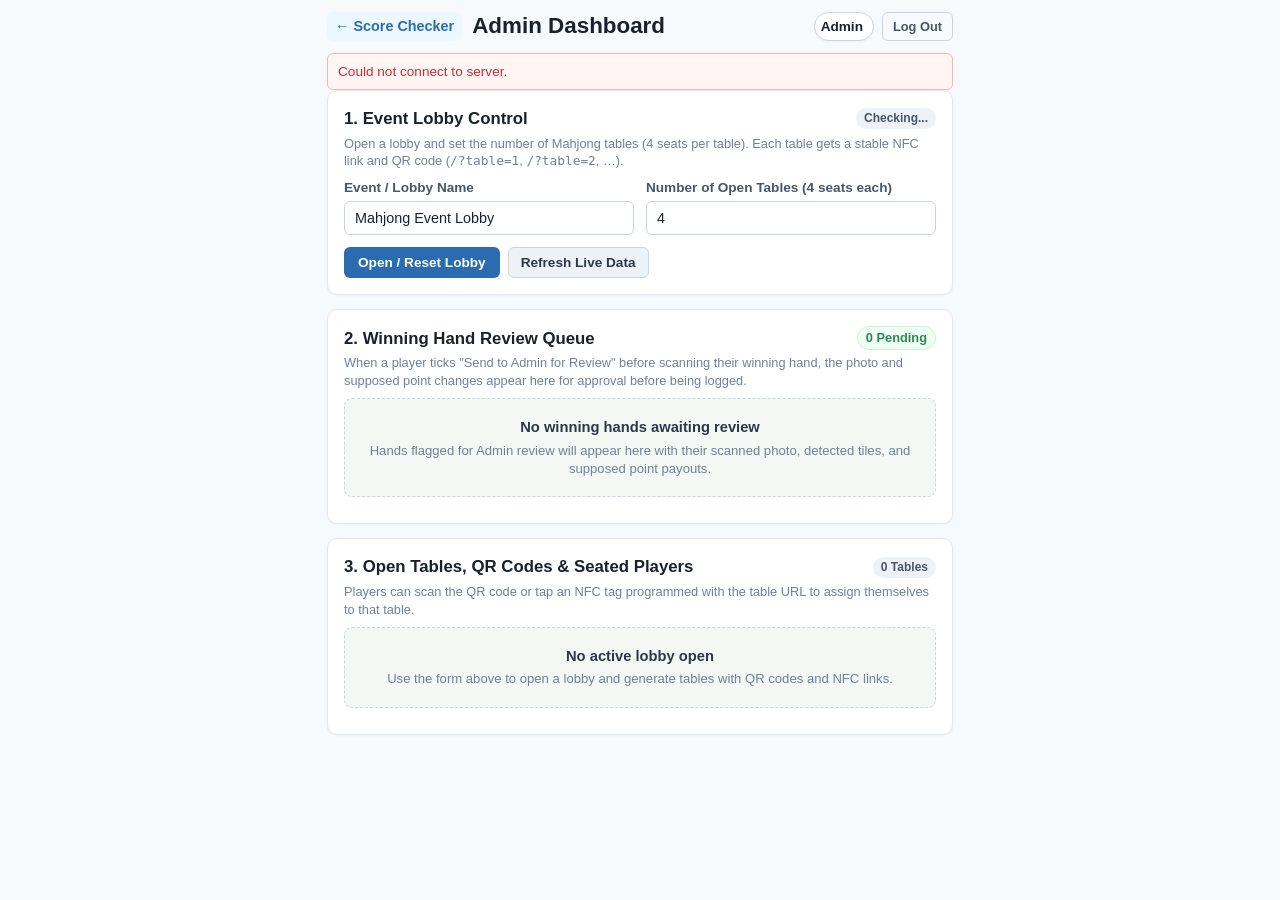
==== admin.html @ 7faae92d "feat: add table session, NFC/QR joining, and camera-scanned Mahjong win logging system" ====
<!DOCTYPE html>
<html lang="en">
<head>
  <meta charset="UTF-8">
  <meta name="viewport" content="width=device-width, initial-scale=1.0, maximum-scale=1.0, user-scalable=no">
  <title>Admin Lobby &amp; Table Manager - Score Checker</title>
  <link rel="icon" type="image/png" href="mylogo.png">
  <link rel="stylesheet" href="style.css">
</head>
<body>
  <main class="display admin-page">
    <header class="app-header">
      <div class="header-brand">
        <a href="index.html" class="back-link" title="Back to Score Checker">&larr; Score Checker</a>
        <h1>Admin Dashboard</h1>
      </div>
      <div class="header-auth">
        <a href="profile.html" class="profile-chip" title="View Personal Profile">
          <span id="adminHeaderName">Admin</span>
        </a>
        <button type="button" id="adminLogoutBtn" class="auth-logout-btn">Log Out</button>
      </div>
    </header>

    <div id="adminGlobalFeedback" class="form-feedback hidden"></div>

    <!-- 1. Open / Manage Active Lobby -->
    <section class="profile-card">
      <div class="section-header-row">
        <h3>1. Event Lobby Control</h3>
        <span id="adminLobbyStatusBadge" class="lobby-badge">Checking...</span>
      </div>
      <p class="field-hint">
        Open a lobby and set the number of Mahjong tables (4 seats per table). Each table gets a stable NFC link and QR code (<code>/?table=1</code>, <code>/?table=2</code>, …).
      </p>

      <form id="createLobbyForm" class="profile-form">
        <div class="admin-form-grid">
          <div class="form-field">
            <label for="lobbyNameInput">Event / Lobby Name</label>
            <input type="text" id="lobbyNameInput" name="name" maxlength="80" placeholder="e.g. Friday Club Tournament" value="Mahjong Event Lobby" required>
          </div>

          <div class="form-field">
            <label for="lobbyTablesInput">Number of Open Tables (4 seats each)</label>
            <input type="number" id="lobbyTablesInput" name="num_tables" min="1" max="50" value="4" required>
          </div>
        </div>

        <div class="admin-lobby-actions">
          <button type="submit" id="openLobbyBtn" class="primary-btn">Open / Reset Lobby</button>
          <button type="button" id="closeLobbyBtn" class="auth-logout-btn hidden">Close Active Lobby</button>
          <button type="button" id="refreshAdminBtn" class="secondary-btn">Refresh Live Data</button>
        </div>
      </form>
    </section>

    <!-- 2. Pending Winning Hand Review Queue -->
    <section class="profile-card">
      <div class="section-header-row">
        <h3>2. Winning Hand Review Queue</h3>
        <span id="pendingReviewCountBadge" class="history-count-badge">0 Pending</span>
      </div>
      <p class="field-hint">
        When a player ticks "Send to Admin for Review" before scanning their winning hand, the photo and supposed point changes appear here for approval before being logged.
      </p>

      <div id="pendingWinsEmpty" class="history-empty-state">
        <p class="empty-title">No winning hands awaiting review</p>
        <p class="empty-subtitle">Hands flagged for Admin review will appear here with their scanned photo, detected tiles, and supposed point payouts.</p>
      </div>

      <div id="pendingWinsList" class="pending-wins-list"></div>
    </section>

    <!-- 3. Active Tables, Seats & NFC / QR Codes -->
    <section class="profile-card">
      <div class="section-header-row">
        <h3>3. Open Tables, QR Codes &amp; Seated Players</h3>
        <span id="activeTablesCountBadge" class="lobby-badge">0 Tables</span>
      </div>
      <p class="field-hint">
        Players can scan the QR code or tap an NFC tag programmed with the table URL to assign themselves to that table.
      </p>

      <div id="adminTablesEmpty" class="history-empty-state">
        <p class="empty-title">No active lobby open</p>
        <p class="empty-subtitle">Use the form above to open a lobby and generate tables with QR codes and NFC links.</p>
      </div>

      <div id="adminTablesGrid" class="admin-tables-grid"></div>
    </section>
  </main>

  <script src="admin.js"></script>
</body>
</html>
---- style.css ----
:root {
  --primary-color: #2b6cb0;
  --bg-color: #f7fafc;
  --card-bg: #ffffff;
  --border-color: #e2e8f0;
  --danger-color: #e53e3e;
  --text-color: #2d3748;
}

* {
  box-sizing: border-box;
  margin: 0;
  padding: 0;
  -webkit-tap-highlight-color: transparent;
}

body {
  background-color: var(--bg-color);
  color: var(--text-color);
  font-family: -apple-system, BlinkMacSystemFont, "Segoe UI", Roboto, Helvetica, Arial, sans-serif;
  line-height: 1.4;
  padding-bottom: 20px;
}

.display {
  max-width: 650px;
  margin: 0 auto;
  padding: 12px;
}

.app-header h1 {
  font-size: 1.4rem;
  text-align: center;
  margin-bottom: 10px;
  color: #1a202c;
}

/* Sticky Hand & Score Section */
.sticky-top-container {
  position: sticky;
  top: 0;
  z-index: 100;
  background-color: var(--bg-color);
  padding-top: 4px;
  padding-bottom: 8px;
  border-bottom: 1px solid var(--border-color);
  margin-bottom: 12px;
}

.readout-panel {
  background: var(--card-bg);
  padding: 10px 14px;
  border-radius: 8px;
  box-shadow: 0 2px 4px rgba(0, 0, 0, 0.05);
  border: 1px solid var(--border-color);
}

.readout-header {
  display: flex;
  justify-content: space-between;
  align-items: center;
  font-weight: bold;
}

.score {
  font-size: 1.25rem;
  color: var(--primary-color);
}

.tile-count {
  font-size: 0.85rem;
  color: #718096;
}

.status-message {
  margin-top: 4px;
  font-size: 0.85rem;
  font-style: italic;
  color: var(--danger-color);
  min-height: 18px;
}

/* Hand Box Display */
.hand-box {
  min-height: 62px;
  background: var(--card-bg);
  border: 2px dashed #cbd5e0;
  border-radius: 8px;
  padding: 6px;
  display: flex;
  flex-wrap: wrap;
  gap: 4px;
  align-items: center;
  margin-top: 8px;
  max-height: 130px;
  overflow-y: auto;
  touch-action: pan-y;
}

.hand-tile {
  width: 36px;
  height: 48px;
  object-fit: contain;
  padding: 2px;
  border: 1px solid #cbd5e0;
  border-radius: 6px;
  background: #ffffff;
  box-shadow: 0 1px 2px rgba(0, 0, 0, 0.05);
  cursor: pointer;
  user-select: none;
  transition: transform 0.1s ease, background-color 0.1s ease;
}

.hand-tile:active {
  transform: scale(0.92);
  background-color: #edf2f7;
}

.tile-spacer {
  display: inline-block;
  width: 10px;
  height: 48px;
  border-right: 2px dashed #a0aec0;
  margin: 0 2px;
}

.rules-container {
  font-size: 0.85rem;
  margin-top: 6px;
  max-height: 60px;
  overflow-y: auto;
  color: #4a5568;
}

/* Clear Button Action Wrapper */
.hand-actions {
  display: flex !important;
  justify-content: flex-end !important;
  align-items: center !important;
  width: 100%;
  margin-top: 6px;
}

/* Compact Rectangular Clear Button */
.btn-clear {
  display: inline-flex !important;
  align-items: center;
  justify-content: center;
  flex: 0 0 auto !important;
  width: auto !important;
  max-width: max-content !important;
  padding: 6px 14px;
  font-size: 0.85rem;
  font-weight: 600;
  border-radius: 6px;
  background-color: var(--danger-color);
  color: #ffffff;
  border: none;
  cursor: pointer;
  touch-action: manipulation;
  transition: background-color 0.15s ease;
}

.btn-clear:active {
  background-color: #c53030;
}

/* Settings & Sliders Panel */
.settings-panel {
  display: flex;
  flex-wrap: wrap;
  gap: 10px;
  background: var(--card-bg);
  padding: 10px;
  border-radius: 8px;
  border: 1px solid var(--border-color);
  margin-bottom: 12px;
}

.setting-group {
  flex: 1 1 45%;
  display: flex;
  flex-direction: column;
  gap: 4px;
  font-size: 0.85rem;
}

.setting-group select, 
.setting-group input {
  padding: 6px;
  border-radius: 6px;
  border: 1px solid #cbd5e0;
  font-size: 0.9rem;
  background: #fff;
  touch-action: manipulation;
}

.slider-group {
  flex: 1 1 100%;
}

/* Inline Checkbox Layout */
.checkbox-group {
  flex: 1 1 100%;
  display: flex !important;
  flex-direction: row !important;
  flex-wrap: wrap !important;
  align-items: center !important;
  gap: 8px 16px;
  margin-top: 8px;
}

.checkbox-label {
  display: inline-flex !important;
  flex-direction: row !important;
  align-items: center !important;
  gap: 6px;
  font-size: 0.85rem;
  font-weight: 500;
  color: var(--text-color);
  cursor: pointer;
  user-select: none;
  white-space: nowrap;
}

.checkbox-label input[type="checkbox"] {
  width: 16px;
  height: 16px;
  margin: 0;
  flex-shrink: 0;
  accent-color: var(--primary-color);
  cursor: pointer;
}

/* Keyboard Section & Row Scrolling */
.keyboard h2 {
  font-size: 0.95rem;
  margin: 10px 0 4px 2px;
  color: #4a5568;
}

.tile-row-wrapper {
  overflow-x: auto;
  -webkit-overflow-scrolling: touch;
  padding-bottom: 4px;
}

.tile-row {
  display: flex;
  gap: 4px;
  min-width: max-content;
}

.tile-btn {
  padding: 2px;
  border: 1px solid #cbd5e0;
  border-radius: 6px;
  background: #fff;
  cursor: pointer;
  touch-action: manipulation;
  user-select: none;
}

.tile-btn:active {
  background-color: #e2e8f0;
  transform: scale(0.95);
}

.tile-btn img {
  width: 32px;
  height: 44px;
  display: block;
  object-fit: contain;
  pointer-events: none;
}

.spacer-btn {
  width: 32px;
  height: 48px;
  font-size: 1.2rem;
  font-weight: bold;
  color: #718096;
}

/* Responsive Scaling for Desktop */
@media (min-width: 480px) {
  .hand-tile {
    width: 40px;
    height: 54px;
    padding: 3px;
  }
  .tile-btn img {
    width: 36px;
    height: 50px;
  }
  .setting-group {
    flex: 1 1 30%;
  }
  .slider-group {
    flex: 1 1 30%;
  }
}

/* Responsive Scaling for Standard Mobile Screens (360px to 480px) */
@media (min-width: 361px) and (max-width: 479px) {
  .app-logo {
    width: 29px;
  }
  .app-header h1 {
    font-size: 1.3rem;
  }
  /* Hand tiles slightly smaller than desktop, larger than small mobile */
  .hand-tile {
    width: 34px;
    height: 46px;
    padding: 2px;
  }

  /* Keyboard tiles */
  .tile-btn img {
    width: 30px;
    height: 42px;
  }

  /* Balanced Score Box */
  .score-box {
    flex: 0 0 100px;
    padding: 10px 6px;
  }

  .score-box h2 {
    font-size: 2rem;
  }

  /* Rules Box Text Sizing */
  #rules, 
  .info-text, 
  .warning-text, 
  .placeholder-text {
    font-size: 0.82rem;
  }

  /* Settings dropdowns fit 2 per row cleanly */
  .setting-group {
    flex: 1 1 45%;
  }

  /* Slider takes full width below dropdowns */
  .slider-group {
    flex: 1 1 100%;
  }
}


/* Responsive Scaling for Small Mobile Screens (< 360px) */
@media (max-width: 360px) {
  .app-logo {
    width: 26px;
  }
  .app-header h1 {
    font-size: 1.2rem;
  }
  /* Scale down selected hand tiles */
  .hand-tile {
    width: 30px;
    height: 40px;
    padding: 1px;
  }

  /* Scale down keyboard selection tiles */
  .tile-btn img {
    width: 26px;
    height: 36px;
  }

  /* Compact score box width */
  .score-box {
    flex: 0 0 90px;
    padding: 8px 4px;
  }

  .score-box h2 {
    font-size: 1.8rem;
  }

  /* Adjust rules text size for tight screens */
  .rules-box {
    padding: 8px 10px;
    min-height: 70px;
  }

  #rules, 
  .info-text, 
  .warning-text, 
  .placeholder-text {
    font-size: 0.78rem;
  }

  /* Force settings dropdowns to take full width */
  .setting-group {
    flex: 1 1 100%;
  }

  /* Action row spacing */
  #tileCount {
    font-size: 0.85rem;
  }

  .clear-btn {
    padding: 6px 12px;
    font-size: 0.8rem;
  }
}



/* Top Container - Side-by-Side Layout */
.score-card {
  display: flex;
  gap: 12px;
  align-items: stretch;
  margin-bottom: 16px;
  width: 100%;
}

/* Left Square: Score Box */
.score-box {
  flex: 0 0 110px;
  background-color: #ffffff;
  border: 1px solid #e2e8f0;
  border-radius: 8px;
  padding: 12px;
  display: flex;
  flex-direction: column;
  justify-content: center;
  align-items: center;
  text-align: center;
  box-shadow: 0 1px 3px rgba(0, 0, 0, 0.05);
}

.score-label {
  font-size: 0.75rem;
  font-weight: 700;
  letter-spacing: 0.05em;
  color: #64748b;
}

.score-box h2 {
  margin: 4px 0 0 0;
  color: #1e3a8a;
  font-size: 2.4rem;
  font-weight: 700;
  line-height: 1;
}

/* Right Square: Rules Box (Light Green-Grey) */
.rules-box {
  flex: 1;
  background-color: #f4f8f5;
  border: 1px solid #d1e2d6;
  border-radius: 8px;
  padding: 10px 14px;
  display: flex;
  align-items: center;
  min-height: 80px;
  box-sizing: border-box;
}

#rules {
  width: 100%;
  display: flex;
  flex-direction: column;
  gap: 4px;
  font-size: 0.85rem;
  color: #2d3748;
  max-height: 110px;
  overflow-y: auto;
}

#rules div {
  font-weight: 500;
  line-height: 1.35;
}

/* Rules Box Message States */
.info-text {
  color: #4a5568;
  font-size: 0.85rem;
  line-height: 1.4;
}

.warning-text {
  color: #e53e3e;
  font-size: 0.85rem;
  font-weight: 500;
  line-height: 1.4;
}

.placeholder-text {
  color: #a0aec0;
  font-style: italic;
  font-size: 0.85rem;
}

/* Hand Action Controls Row (Spreads Tile Count Left, Clear Right) */
.hand-actions {
  display: flex !important;
  justify-content: space-between !important; /* Pushes tile count far left, clear button far right */
  align-items: center !important;
  width: 100%;
  margin-top: 10px;
  margin-bottom: 20px;
  box-sizing: border-box;
}

#tileCount {
  font-weight: 600;
  color: #4a5568;
  font-size: 0.95rem;
}

.clear-btn {
  background-color: #e53e3e;
  color: white;
  border: none;
  padding: 8px 16px;
  border-radius: 6px;
  font-weight: bold;
  cursor: pointer;
  font-size: 0.9rem;
  transition: background-color 0.2s;
}

.clear-btn:hover {
  background-color: #c53030;
}
/* App Header & Logo Alignment */
.app-header {
  display: flex;
  align-items: center;
  justify-content: space-between;
  flex-wrap: wrap;
  gap: 10px;
  margin-bottom: 12px;
}

.header-brand {
  display: flex;
  align-items: center;
  gap: 10px;
}

.app-logo {
  width: 32px;
  height: auto;
  object-fit: contain;
}

.app-header h1 {
  font-size: 1.4rem;
  margin-bottom: 0; /* Clears previous bottom margin */
  color: #1a202c;
  line-height: 1;
}
/* Sticky Hand Container */
.sticky-hand-container {
  position: sticky;
  top: 0;
  z-index: 100;
  background-color: var(--bg-color, #f7fafc); /* Prevents scrolled tiles from showing underneath */
  padding-top: 6px;
  padding-bottom: 6px;
  border-bottom: 1px solid var(--border-color, #e2e8f0);
  margin-bottom: 12px;
}

/* Ensure hand-actions margin within the sticky container stays tight */
.sticky-hand-container .hand-actions {
  margin-top: 6px;
  margin-bottom: 0;
}

.camera-trigger-btn {
  width: 100%;
  padding: 12px;
  background-color: var(--primary-color, #2b6cb0);
  color: white;
  border: none;
  border-radius: 8px;
  font-size: 1rem;
  font-weight: bold;
  cursor: pointer;
  margin-top: 8px;
  margin-bottom: 12px;
}

.camera-trigger-btn:active {
  opacity: 0.9;
}

/* Utility */
.hidden {
  display: none !important;
}

/* Header Authentication Controls */
.header-auth {
  display: flex;
  align-items: center;
  gap: 8px;
}

.auth-actions {
  display: flex;
  align-items: center;
  gap: 8px;
}

.auth-header-btn,
.primary-btn {
  background-color: var(--primary-color);
  color: #ffffff;
  border: none;
  border-radius: 6px;
  padding: 7px 14px;
  font-size: 0.85rem;
  font-weight: 600;
  cursor: pointer;
  transition: background-color 0.15s ease;
}

.auth-header-btn:hover,
.primary-btn:hover {
  background-color: #2c5282;
}

.primary-btn:disabled {
  opacity: 0.6;
  cursor: not-allowed;
}

.full-width-btn {
  width: 100%;
  padding: 10px 14px;
  font-size: 0.95rem;
}

.secondary-btn {
  background-color: #edf2f7;
  color: #2d3748;
  border: 1px solid #cbd5e0;
  border-radius: 6px;
  padding: 7px 12px;
  font-size: 0.85rem;
  font-weight: 600;
  cursor: pointer;
  display: inline-flex;
  align-items: center;
  justify-content: center;
  transition: background-color 0.15s ease;
}

.secondary-btn:hover {
  background-color: #e2e8f0;
}

.auth-logout-btn {
  background-color: transparent;
  color: #4a5568;
  border: 1px solid #cbd5e0;
  border-radius: 6px;
  padding: 6px 10px;
  font-size: 0.8rem;
  font-weight: 600;
  cursor: pointer;
}

.auth-logout-btn:hover {
  background-color: #edf2f7;
  color: #1a202c;
}

.profile-chip {
  display: inline-flex;
  align-items: center;
  gap: 6px;
  padding: 4px 10px 4px 6px;
  background-color: #ffffff;
  border: 1px solid #cbd5e0;
  border-radius: 999px;
  text-decoration: none;
  color: #1a202c;
  font-size: 0.85rem;
  font-weight: 600;
  box-shadow: 0 1px 2px rgba(0, 0, 0, 0.04);
}

.profile-chip:hover {
  border-color: var(--primary-color);
}

.header-avatar {
  width: 24px;
  height: 28px;
  object-fit: contain;
  border-radius: 4px;
  background: #f7fafc;
}

.back-link {
  text-decoration: none;
  color: var(--primary-color);
  font-size: 0.9rem;
  font-weight: 600;
  padding: 4px 8px;
  border-radius: 6px;
  background: #ebf8ff;
}

.back-link:hover {
  background: #bee3f8;
}

/* Authentication Modal */
.modal-overlay {
  position: fixed;
  inset: 0;
  background: rgba(26, 32, 44, 0.55);
  z-index: 300;
  display: flex;
  align-items: center;
  justify-content: center;
  padding: 16px;
}

.modal-card {
  width: 100%;
  max-width: 380px;
  background: var(--card-bg);
  border-radius: 12px;
  border: 1px solid var(--border-color);
  padding: 18px;
  box-shadow: 0 10px 25px rgba(0, 0, 0, 0.15);
}

.modal-header {
  display: flex;
  align-items: center;
  justify-content: space-between;
  margin-bottom: 12px;
}

.modal-header h2 {
  font-size: 1.2rem;
  color: #1a202c;
}

.modal-close-btn {
  background: none;
  border: none;
  font-size: 1.5rem;
  line-height: 1;
  color: #718096;
  cursor: pointer;
}

.auth-tabs {
  display: flex;
  gap: 6px;
  background: #edf2f7;
  padding: 4px;
  border-radius: 8px;
  margin-bottom: 14px;
}

.auth-tab {
  flex: 1;
  padding: 7px 10px;
  border: none;
  border-radius: 6px;
  background: transparent;
  font-size: 0.85rem;
  font-weight: 600;
  color: #4a5568;
  cursor: pointer;
}

.auth-tab.active {
  background: #ffffff;
  color: var(--primary-color);
  box-shadow: 0 1px 2px rgba(0, 0, 0, 0.08);
}

.auth-form,
.profile-form {
  display: flex;
  flex-direction: column;
  gap: 12px;
}

.form-field {
  display: flex;
  flex-direction: column;
  gap: 4px;
}

.form-field label {
  font-size: 0.85rem;
  font-weight: 600;
  color: #4a5568;
}

.form-field input,
.form-field textarea {
  padding: 8px 10px;
  border: 1px solid #cbd5e0;
  border-radius: 6px;
  font-size: 0.9rem;
  font-family: inherit;
  background: #ffffff;
  color: #1a202c;
}

.form-field input:focus,
.form-field textarea:focus {
  outline: none;
  border-color: var(--primary-color);
}

.form-feedback {
  padding: 8px 10px;
  border-radius: 6px;
  font-size: 0.85rem;
  font-weight: 500;
}

.error-feedback {
  background: #fff5f5;
  color: #c53030;
  border: 1px solid #feb2b2;
}

.success-feedback {
  background: #f0fff4;
  color: #2f855a;
  border: 1px solid #9ae6b4;
}

/* Personal Profile Page */
.profile-card {
  background: var(--card-bg);
  border: 1px solid var(--border-color);
  border-radius: 10px;
  padding: 16px;
  margin-bottom: 14px;
  box-shadow: 0 1px 3px rgba(0, 0, 0, 0.04);
}

.profile-card h3 {
  font-size: 1.05rem;
  color: #1a202c;
  margin-bottom: 10px;
}

.profile-identity-header {
  display: flex;
  align-items: center;
  gap: 14px;
  margin-bottom: 12px;
}

.avatar-preview-wrapper {
  width: 68px;
  height: 82px;
  border-radius: 10px;
  border: 2px solid #cbd5e0;
  background: #f7fafc;
  display: flex;
  align-items: center;
  justify-content: center;
  padding: 4px;
  flex-shrink: 0;
  overflow: hidden;
}

.profile-avatar-large {
  width: 100%;
  height: 100%;
  object-fit: contain;
}

.profile-identity-meta h2 {
  font-size: 1.25rem;
  color: #1a202c;
  margin-bottom: 4px;
}

.profile-badges {
  display: flex;
  flex-wrap: wrap;
  gap: 8px;
  align-items: center;
}

.username-badge {
  font-size: 0.8rem;
  font-weight: 600;
  color: var(--primary-color);
  background: #ebf8ff;
  padding: 2px 8px;
  border-radius: 999px;
}

.joined-date {
  font-size: 0.8rem;
  color: #718096;
}

.avatar-controls {
  display: flex;
  flex-wrap: wrap;
  gap: 8px;
  margin-bottom: 6px;
}

.field-hint {
  font-size: 0.8rem;
  color: #718096;
  margin-bottom: 8px;
}

.avatar-tile-grid {
  display: grid;
  grid-template-columns: repeat(auto-fill, minmax(44px, 1fr));
  gap: 6px;
  margin-top: 10px;
  padding: 10px;
  background: #f7fafc;
  border: 1px solid #e2e8f0;
  border-radius: 8px;
  max-height: 220px;
  overflow-y: auto;
}

.avatar-tile-option {
  padding: 3px;
  border: 2px solid transparent;
  border-radius: 6px;
  background: #ffffff;
  cursor: pointer;
  display: flex;
  align-items: center;
  justify-content: center;
}

.avatar-tile-option.selected {
  border-color: var(--primary-color);
  background: #ebf8ff;
}

.avatar-tile-option img {
  width: 32px;
  height: 44px;
  object-fit: contain;
}

/* Play History Section */
.section-header-row {
  display: flex;
  align-items: center;
  justify-content: space-between;
  margin-bottom: 4px;
}

.section-header-row h3 {
  margin-bottom: 0;
}

.history-count-badge {
  font-size: 0.8rem;
  font-weight: 600;
  color: #2f855a;
  background: #f0fff4;
  border: 1px solid #c6f6d5;
  padding: 2px 8px;
  border-radius: 999px;
}

.history-empty-state {
  background: #f4f8f5;
  border: 1px dashed #cbd5e0;
  border-radius: 8px;
  padding: 18px 14px;
  text-align: center;
}

.empty-title {
  font-weight: 600;
  color: #2d3748;
  font-size: 0.92rem;
  margin-bottom: 4px;
}

.empty-subtitle {
  font-size: 0.82rem;
  color: #718096;
}

.history-table-wrapper {
  overflow-x: auto;
}

.history-table {
  width: 100%;
  border-collapse: collapse;
  font-size: 0.85rem;
}

.history-table th,
.history-table td {
  text-align: left;
  padding: 8px 10px;
  border-bottom: 1px solid var(--border-color);
}

.history-table th {
  color: #4a5568;
  font-weight: 600;
  background: #f7fafc;
}

.history-hand-tiles {
  display: flex;
  flex-wrap: wrap;
  gap: 2px;
}

.history-mini-tile {
  width: 24px;
  height: 32px;
  object-fit: contain;
}

.history-fan-cell {
  font-weight: 700;
  color: var(--primary-color);
  white-space: nowrap;
}


/* ==========================================
   Table Session, Win Logging & Admin Styles
   ========================================== */
.admin-nav-chip {
  display: inline-flex;
  align-items: center;
  padding: 5px 11px;
  background-color: #2b6cb0;
  color: #ffffff;
  border-radius: 999px;
  text-decoration: none;
  font-size: 0.8rem;
  font-weight: 700;
}

.admin-nav-chip:hover {
  background-color: #2c5282;
}

.table-session-card {
  background: var(--card-bg, #ffffff);
  border: 1px solid var(--border-color, #e2e8f0);
  border-radius: 10px;
  padding: 14px;
  margin-bottom: 12px;
  box-shadow: 0 1px 3px rgba(0, 0, 0, 0.04);
}

.table-session-header {
  display: flex;
  align-items: flex-start;
  justify-content: space-between;
  gap: 10px;
  margin-bottom: 6px;
}

.table-session-title {
  font-size: 1.05rem;
  color: #1a202c;
  margin-top: 4px;
  margin-bottom: 0;
}

.table-header-actions {
  display: flex;
  align-items: center;
  gap: 6px;
}

.small-btn {
  padding: 5px 10px;
  font-size: 0.78rem;
  text-decoration: none;
}

.lobby-badge {
  display: inline-block;
  font-size: 0.75rem;
  font-weight: 700;
  padding: 2px 8px;
  border-radius: 999px;
  background: #edf2f7;
  color: #4a5568;
}

.lobby-badge-active {
  background: #ebf8ff;
  color: #2b6cb0;
  border: 1px solid #bee3f8;
}

.table-seats-grid {
  display: grid;
  grid-template-columns: repeat(2, 1fr);
  gap: 8px;
  margin-top: 10px;
  margin-bottom: 12px;
}

.table-seat-slot {
  border: 1px solid #e2e8f0;
  border-radius: 8px;
  padding: 8px 10px;
  background: #f7fafc;
}

.table-seat-slot.occupied {
  background: #ffffff;
}

.table-seat-slot.my-seat-slot {
  border-color: var(--primary-color, #2b6cb0);
  background: #f0f9ff;
}

.seat-slot-top {
  display: flex;
  align-items: center;
  justify-content: space-between;
  margin-bottom: 6px;
  font-size: 0.75rem;
}

.seat-slot-number {
  font-weight: 700;
  color: #4a5568;
}

.seat-open-label {
  color: #718096;
  font-weight: 600;
}

.seat-points-chip {
  font-size: 0.75rem;
  font-weight: 700;
  padding: 2px 7px;
  border-radius: 999px;
}

.pts-positive {
  background: #f0fff4;
  color: #2f855a;
  border: 1px solid #9ae6b4;
}

.pts-negative {
  background: #fff5f5;
  color: #c53030;
  border: 1px solid #feb2b2;
}

.pts-neutral {
  background: #edf2f7;
  color: #4a5568;
}

.seat-player-row {
  display: flex;
  align-items: center;
  gap: 8px;
}

.seat-avatar {
  width: 28px;
  height: 36px;
  object-fit: contain;
  background: #f7fafc;
  border-radius: 4px;
  border: 1px solid #e2e8f0;
  flex-shrink: 0;
}

.seat-display-name {
  font-size: 0.85rem;
  font-weight: 700;
  color: #1a202c;
}

.seat-username {
  font-size: 0.75rem;
  color: #718096;
}

.seat-empty-text {
  font-size: 0.8rem;
  color: #a0aec0;
  font-style: italic;
}

.win-logging-box {
  border-top: 1px solid #e2e8f0;
  padding-top: 10px;
  margin-top: 8px;
}

.win-review-checkbox-row {
  margin-bottom: 6px;
}

.review-checkbox-label {
  display: flex;
  align-items: flex-start;
  gap: 8px;
  font-size: 0.84rem;
  color: #2d3748;
  cursor: pointer;
}

.review-checkbox-label input {
  margin-top: 3px;
}

.scan-status-row {
  display: flex;
  align-items: center;
  justify-content: space-between;
  gap: 10px;
  margin-bottom: 10px;
}

.scan-badge {
  font-size: 0.8rem;
  font-weight: 600;
  padding: 5px 10px;
  border-radius: 6px;
  flex: 1;
}

.scan-badge-pending {
  background: #fefcbf;
  color: #975a16;
  border: 1px solid #f6e05e;
}

.scan-badge-ready {
  background: #f0fff4;
  color: #2f855a;
  border: 1px solid #9ae6b4;
}

.scanned-photo-thumb {
  width: 56px;
  height: 42px;
  object-fit: cover;
  border-radius: 6px;
  border: 1px solid #cbd5e0;
}

.win-payout-controls {
  display: flex;
  flex-direction: column;
  gap: 8px;
  margin-top: 8px;
}

.payout-preview-box {
  background: #f7fafc;
  border: 1px solid #cbd5e0;
  border-radius: 6px;
  padding: 8px 10px;
  font-size: 0.83rem;
  font-weight: 600;
  color: #2d3748;
}

/* Admin Dashboard Page */
.admin-form-grid {
  display: grid;
  grid-template-columns: repeat(auto-fit, minmax(200px, 1fr));
  gap: 12px;
}

.admin-lobby-actions {
  display: flex;
  flex-wrap: wrap;
  gap: 8px;
}

.admin-tables-grid {
  display: grid;
  grid-template-columns: repeat(auto-fill, minmax(280px, 1fr));
  gap: 12px;
  margin-top: 10px;
}

.admin-table-card {
  border: 1px solid #cbd5e0;
  border-radius: 10px;
  padding: 12px;
  background: #ffffff;
  display: flex;
  flex-direction: column;
  gap: 10px;
}

.admin-table-card-header {
  display: flex;
  align-items: center;
  justify-content: space-between;
}

.admin-table-card-header h4 {
  font-size: 1rem;
  color: #1a202c;
  margin: 0;
}

.admin-qr-box {
  display: flex;
  align-items: center;
  gap: 10px;
  background: #f7fafc;
  border: 1px solid #e2e8f0;
  border-radius: 8px;
  padding: 8px;
}

.admin-qr-img {
  width: 88px;
  height: 88px;
  border-radius: 6px;
  background: #ffffff;
  border: 1px solid #e2e8f0;
  flex-shrink: 0;
}

.admin-nfc-info {
  display: flex;
  flex-direction: column;
  gap: 4px;
  min-width: 0;
  flex: 1;
}

.table-url-code {
  font-size: 0.75rem;
  background: #edf2f7;
  padding: 3px 6px;
  border-radius: 4px;
  word-break: break-all;
}

.admin-link-buttons {
  display: flex;
  flex-wrap: wrap;
  gap: 6px;
  margin-top: 2px;
}

.admin-seats-list {
  display: flex;
  flex-direction: column;
  gap: 6px;
}

.admin-seat-row {
  display: flex;
  align-items: center;
  justify-content: space-between;
  padding: 6px 8px;
  border-radius: 6px;
  border: 1px solid #e2e8f0;
  background: #f7fafc;
}

.admin-seat-row.occupied {
  background: #ffffff;
}

.admin-seat-user {
  display: flex;
  align-items: center;
  gap: 8px;
}

.pending-wins-list {
  display: flex;
  flex-direction: column;
  gap: 12px;
  margin-top: 10px;
}

.pending-win-card {
  border: 1px solid #cbd5e0;
  border-radius: 10px;
  padding: 12px;
  background: #ffffff;
  display: flex;
  flex-direction: column;
  gap: 10px;
}

.pending-win-header {
  display: flex;
  align-items: flex-start;
  justify-content: space-between;
  gap: 8px;
}

.pending-hand-photo {
  max-width: 100%;
  max-height: 220px;
  border-radius: 8px;
  border: 1px solid #cbd5e0;
  margin-top: 4px;
  object-fit: contain;
}

.pending-review-controls {
  display: flex;
  flex-wrap: wrap;
  align-items: flex-end;
  justify-content: space-between;
  gap: 10px;
}

.inline-fan-override {
  max-width: 160px;
}

.pending-review-buttons {
  display: flex;
  gap: 8px;
}
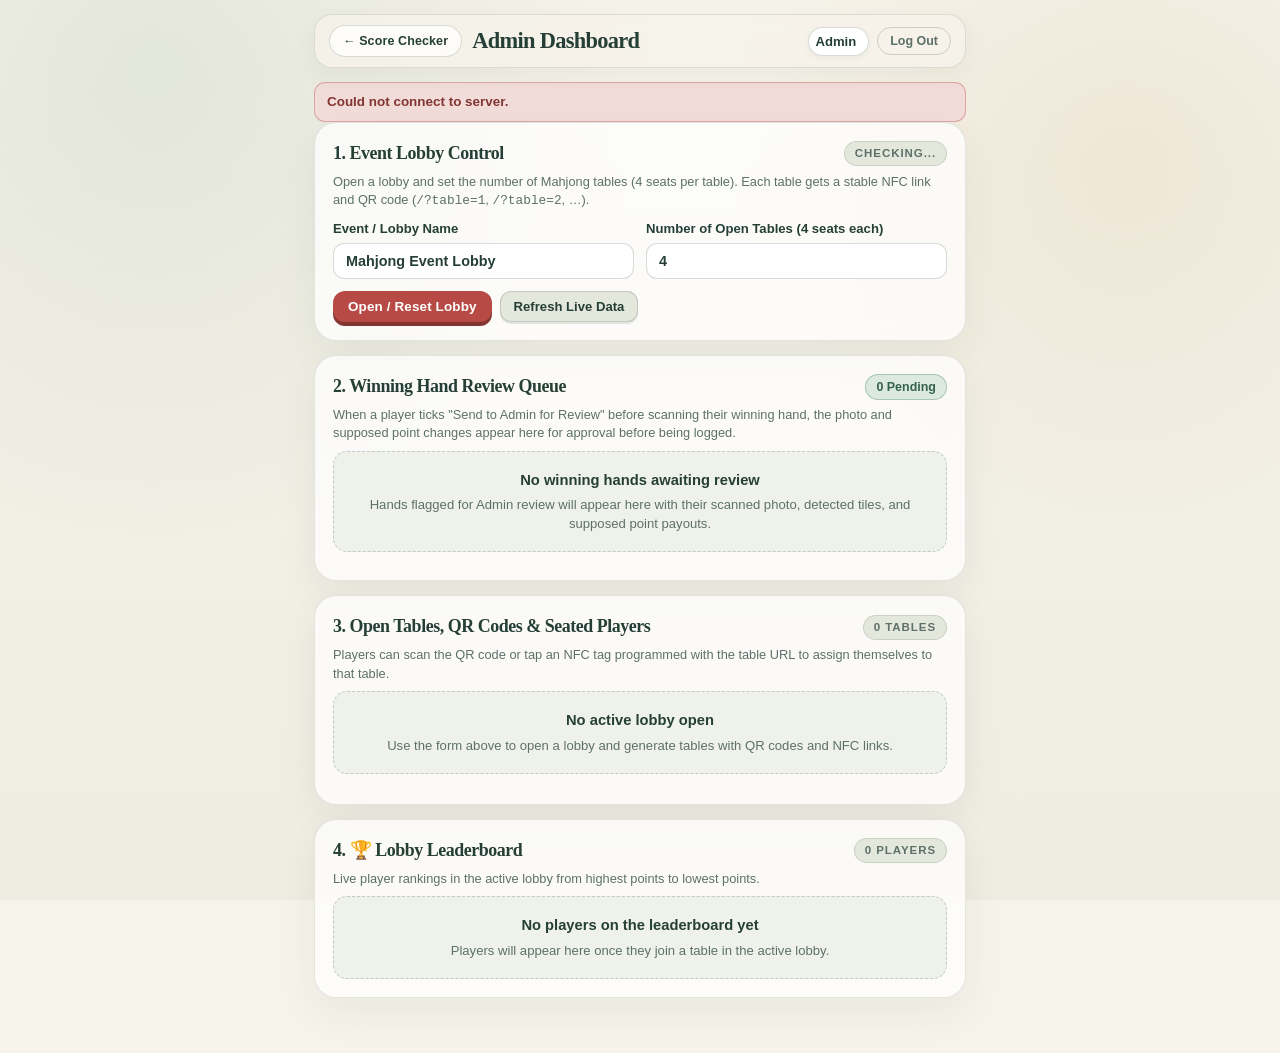
==== commit af3d28ff: "feat: add lobby leaderboard system with tracking and UI components" ====
--- a/admin.html
+++ b/admin.html
@@ -90,6 +90,27 @@
 
       <div id="adminTablesGrid" class="admin-tables-grid"></div>
     </section>
+
+    <!-- 4. Lobby Leaderboard (Top 5 + View All) -->
+    <section class="profile-card">
+      <div class="section-header-row">
+        <h3>4. 🏆 Lobby Leaderboard</h3>
+        <span id="adminLeaderboardCountBadge" class="lobby-badge">0 Players</span>
+      </div>
+      <p class="field-hint">
+        Live player rankings in the active lobby from highest points to lowest points.
+      </p>
+
+      <div id="adminLeaderboardEmpty" class="history-empty-state">
+        <p class="empty-title">No players on the leaderboard yet</p>
+        <p class="empty-subtitle">Players will appear here once they join a table in the active lobby.</p>
+      </div>
+
+      <div id="adminLeaderboardList" class="leaderboard-list"></div>
+      <button type="button" id="adminToggleLeaderboardBtn" class="secondary-btn small-btn leaderboard-toggle-btn hidden">
+        View All Players
+      </button>
+    </section>
   </main>
 
   <script src="admin.js"></script>
--- a/style.css
+++ b/style.css
@@ -1,1079 +1,1141 @@
-:root {
-  --primary-color: #2b6cb0;
-  --bg-color: #f7fafc;
-  --card-bg: #ffffff;
-  --border-color: #e2e8f0;
-  --danger-color: #e53e3e;
-  --text-color: #2d3748;
-}
-
-* {
-  box-sizing: border-box;
-  margin: 0;
-  padding: 0;
-  -webkit-tap-highlight-color: transparent;
-}
-
-body {
-  background-color: var(--bg-color);
-  color: var(--text-color);
-  font-family: -apple-system, BlinkMacSystemFont, "Segoe UI", Roboto, Helvetica, Arial, sans-serif;
-  line-height: 1.4;
-  padding-bottom: 20px;
-}
-
-.display {
-  max-width: 650px;
-  margin: 0 auto;
-  padding: 12px;
-}
-
-.app-header h1 {
-  font-size: 1.4rem;
-  text-align: center;
-  margin-bottom: 10px;
-  color: #1a202c;
-}
-
-/* Sticky Hand & Score Section */
-.sticky-top-container {
-  position: sticky;
-  top: 0;
-  z-index: 100;
-  background-color: var(--bg-color);
-  padding-top: 4px;
-  padding-bottom: 8px;
-  border-bottom: 1px solid var(--border-color);
-  margin-bottom: 12px;
-}
-
-.readout-panel {
-  background: var(--card-bg);
-  padding: 10px 14px;
-  border-radius: 8px;
-  box-shadow: 0 2px 4px rgba(0, 0, 0, 0.05);
-  border: 1px solid var(--border-color);
-}
-
-.readout-header {
-  display: flex;
-  justify-content: space-between;
-  align-items: center;
-  font-weight: bold;
-}
-
-.score {
-  font-size: 1.25rem;
-  color: var(--primary-color);
-}
-
-.tile-count {
-  font-size: 0.85rem;
-  color: #718096;
-}
-
-.status-message {
-  margin-top: 4px;
-  font-size: 0.85rem;
-  font-style: italic;
-  color: var(--danger-color);
-  min-height: 18px;
-}
-
-/* Hand Box Display */
-.hand-box {
-  min-height: 62px;
-  background: var(--card-bg);
-  border: 2px dashed #cbd5e0;
-  border-radius: 8px;
-  padding: 6px;
-  display: flex;
-  flex-wrap: wrap;
-  gap: 4px;
-  align-items: center;
-  margin-top: 8px;
-  max-height: 130px;
-  overflow-y: auto;
-  touch-action: pan-y;
-}
-
-.hand-tile {
-  width: 36px;
-  height: 48px;
-  object-fit: contain;
-  padding: 2px;
-  border: 1px solid #cbd5e0;
-  border-radius: 6px;
-  background: #ffffff;
-  box-shadow: 0 1px 2px rgba(0, 0, 0, 0.05);
-  cursor: pointer;
-  user-select: none;
-  transition: transform 0.1s ease, background-color 0.1s ease;
-}
-
-.hand-tile:active {
-  transform: scale(0.92);
-  background-color: #edf2f7;
-}
-
-.tile-spacer {
-  display: inline-block;
-  width: 10px;
-  height: 48px;
-  border-right: 2px dashed #a0aec0;
-  margin: 0 2px;
-}
-
-.rules-container {
-  font-size: 0.85rem;
-  margin-top: 6px;
-  max-height: 60px;
-  overflow-y: auto;
-  color: #4a5568;
-}
-
-/* Clear Button Action Wrapper */
-.hand-actions {
-  display: flex !important;
-  justify-content: flex-end !important;
-  align-items: center !important;
-  width: 100%;
-  margin-top: 6px;
-}
-
-/* Compact Rectangular Clear Button */
-.btn-clear {
-  display: inline-flex !important;
-  align-items: center;
-  justify-content: center;
-  flex: 0 0 auto !important;
-  width: auto !important;
-  max-width: max-content !important;
-  padding: 6px 14px;
-  font-size: 0.85rem;
-  font-weight: 600;
-  border-radius: 6px;
-  background-color: var(--danger-color);
-  color: #ffffff;
-  border: none;
-  cursor: pointer;
-  touch-action: manipulation;
-  transition: background-color 0.15s ease;
-}
-
-.btn-clear:active {
-  background-color: #c53030;
-}
-
-/* Settings & Sliders Panel */
-.settings-panel {
-  display: flex;
-  flex-wrap: wrap;
-  gap: 10px;
-  background: var(--card-bg);
-  padding: 10px;
-  border-radius: 8px;
-  border: 1px solid var(--border-color);
-  margin-bottom: 12px;
-}
-
-.setting-group {
-  flex: 1 1 45%;
-  display: flex;
-  flex-direction: column;
-  gap: 4px;
-  font-size: 0.85rem;
-}
-
-.setting-group select, 
-.setting-group input {
-  padding: 6px;
-  border-radius: 6px;
-  border: 1px solid #cbd5e0;
-  font-size: 0.9rem;
-  background: #fff;
-  touch-action: manipulation;
-}
-
-.slider-group {
-  flex: 1 1 100%;
-}
-
-/* Inline Checkbox Layout */
-.checkbox-group {
-  flex: 1 1 100%;
-  display: flex !important;
-  flex-direction: row !important;
-  flex-wrap: wrap !important;
-  align-items: center !important;
-  gap: 8px 16px;
-  margin-top: 8px;
-}
-
-.checkbox-label {
-  display: inline-flex !important;
-  flex-direction: row !important;
-  align-items: center !important;
-  gap: 6px;
-  font-size: 0.85rem;
-  font-weight: 500;
-  color: var(--text-color);
-  cursor: pointer;
-  user-select: none;
-  white-space: nowrap;
-}
-
-.checkbox-label input[type="checkbox"] {
-  width: 16px;
-  height: 16px;
-  margin: 0;
-  flex-shrink: 0;
-  accent-color: var(--primary-color);
-  cursor: pointer;
-}
-
-/* Keyboard Section & Row Scrolling */
-.keyboard h2 {
-  font-size: 0.95rem;
-  margin: 10px 0 4px 2px;
-  color: #4a5568;
-}
-
-.tile-row-wrapper {
-  overflow-x: auto;
-  -webkit-overflow-scrolling: touch;
-  padding-bottom: 4px;
-}
-
-.tile-row {
-  display: flex;
-  gap: 4px;
-  min-width: max-content;
-}
-
-.tile-btn {
-  padding: 2px;
-  border: 1px solid #cbd5e0;
-  border-radius: 6px;
-  background: #fff;
-  cursor: pointer;
-  touch-action: manipulation;
-  user-select: none;
-}
-
-.tile-btn:active {
-  background-color: #e2e8f0;
-  transform: scale(0.95);
-}
-
-.tile-btn img {
-  width: 32px;
-  height: 44px;
-  display: block;
-  object-fit: contain;
-  pointer-events: none;
-}
-
-.spacer-btn {
-  width: 32px;
-  height: 48px;
-  font-size: 1.2rem;
-  font-weight: bold;
-  color: #718096;
-}
-
-/* Responsive Scaling for Desktop */
-@media (min-width: 480px) {
-  .hand-tile {
-    width: 40px;
-    height: 54px;
-    padding: 3px;
-  }
-  .tile-btn img {
-    width: 36px;
-    height: 50px;
-  }
-  .setting-group {
-    flex: 1 1 30%;
-  }
-  .slider-group {
-    flex: 1 1 30%;
-  }
-}
-
-/* Responsive Scaling for Standard Mobile Screens (360px to 480px) */
-@media (min-width: 361px) and (max-width: 479px) {
-  .app-logo {
-    width: 29px;
-  }
-  .app-header h1 {
-    font-size: 1.3rem;
-  }
-  /* Hand tiles slightly smaller than desktop, larger than small mobile */
-  .hand-tile {
-    width: 34px;
-    height: 46px;
-    padding: 2px;
-  }
-
-  /* Keyboard tiles */
-  .tile-btn img {
-    width: 30px;
-    height: 42px;
-  }
-
-  /* Balanced Score Box */
-  .score-box {
-    flex: 0 0 100px;
-    padding: 10px 6px;
-  }
-
-  .score-box h2 {
-    font-size: 2rem;
-  }
-
-  /* Rules Box Text Sizing */
-  #rules, 
-  .info-text, 
-  .warning-text, 
-  .placeholder-text {
-    font-size: 0.82rem;
-  }
-
-  /* Settings dropdowns fit 2 per row cleanly */
-  .setting-group {
-    flex: 1 1 45%;
-  }
-
-  /* Slider takes full width below dropdowns */
-  .slider-group {
-    flex: 1 1 100%;
-  }
-}
-
-
-/* Responsive Scaling for Small Mobile Screens (< 360px) */
-@media (max-width: 360px) {
-  .app-logo {
-    width: 26px;
-  }
-  .app-header h1 {
-    font-size: 1.2rem;
-  }
-  /* Scale down selected hand tiles */
-  .hand-tile {
-    width: 30px;
-    height: 40px;
-    padding: 1px;
-  }
-
-  /* Scale down keyboard selection tiles */
-  .tile-btn img {
-    width: 26px;
-    height: 36px;
-  }
-
-  /* Compact score box width */
-  .score-box {
-    flex: 0 0 90px;
-    padding: 8px 4px;
-  }
-
-  .score-box h2 {
-    font-size: 1.8rem;
-  }
-
-  /* Adjust rules text size for tight screens */
-  .rules-box {
-    padding: 8px 10px;
-    min-height: 70px;
-  }
-
-  #rules, 
-  .info-text, 
-  .warning-text, 
-  .placeholder-text {
-    font-size: 0.78rem;
-  }
-
-  /* Force settings dropdowns to take full width */
-  .setting-group {
-    flex: 1 1 100%;
-  }
-
-  /* Action row spacing */
-  #tileCount {
-    font-size: 0.85rem;
-  }
-
-  .clear-btn {
-    padding: 6px 12px;
-    font-size: 0.8rem;
-  }
-}
-
-
-
-/* Top Container - Side-by-Side Layout */
-.score-card {
-  display: flex;
-  gap: 12px;
-  align-items: stretch;
-  margin-bottom: 16px;
-  width: 100%;
-}
-
-/* Left Square: Score Box */
-.score-box {
-  flex: 0 0 110px;
-  background-color: #ffffff;
-  border: 1px solid #e2e8f0;
-  border-radius: 8px;
-  padding: 12px;
-  display: flex;
-  flex-direction: column;
-  justify-content: center;
-  align-items: center;
-  text-align: center;
-  box-shadow: 0 1px 3px rgba(0, 0, 0, 0.05);
-}
-
-.score-label {
-  font-size: 0.75rem;
-  font-weight: 700;
-  letter-spacing: 0.05em;
-  color: #64748b;
-}
-
-.score-box h2 {
-  margin: 4px 0 0 0;
-  color: #1e3a8a;
-  font-size: 2.4rem;
-  font-weight: 700;
-  line-height: 1;
-}
-
-/* Right Square: Rules Box (Light Green-Grey) */
-.rules-box {
-  flex: 1;
-  background-color: #f4f8f5;
-  border: 1px solid #d1e2d6;
-  border-radius: 8px;
-  padding: 10px 14px;
-  display: flex;
-  align-items: center;
-  min-height: 80px;
-  box-sizing: border-box;
-}
-
-#rules {
-  width: 100%;
-  display: flex;
-  flex-direction: column;
-  gap: 4px;
-  font-size: 0.85rem;
-  color: #2d3748;
-  max-height: 110px;
-  overflow-y: auto;
-}
-
-#rules div {
-  font-weight: 500;
-  line-height: 1.35;
-}
-
-/* Rules Box Message States */
-.info-text {
-  color: #4a5568;
-  font-size: 0.85rem;
-  line-height: 1.4;
-}
-
-.warning-text {
-  color: #e53e3e;
-  font-size: 0.85rem;
-  font-weight: 500;
-  line-height: 1.4;
-}
-
-.placeholder-text {
-  color: #a0aec0;
-  font-style: italic;
-  font-size: 0.85rem;
-}
-
-/* Hand Action Controls Row (Spreads Tile Count Left, Clear Right) */
-.hand-actions {
-  display: flex !important;
-  justify-content: space-between !important; /* Pushes tile count far left, clear button far right */
-  align-items: center !important;
-  width: 100%;
-  margin-top: 10px;
-  margin-bottom: 20px;
-  box-sizing: border-box;
-}
-
-#tileCount {
-  font-weight: 600;
-  color: #4a5568;
-  font-size: 0.95rem;
-}
-
-.clear-btn {
-  background-color: #e53e3e;
-  color: white;
-  border: none;
-  padding: 8px 16px;
-  border-radius: 6px;
-  font-weight: bold;
-  cursor: pointer;
-  font-size: 0.9rem;
-  transition: background-color 0.2s;
-}
-
-.clear-btn:hover {
-  background-color: #c53030;
-}
-/* App Header & Logo Alignment */
-.app-header {
-  display: flex;
-  align-items: center;
-  justify-content: space-between;
-  flex-wrap: wrap;
-  gap: 10px;
-  margin-bottom: 12px;
-}
-
-.header-brand {
-  display: flex;
-  align-items: center;
-  gap: 10px;
-}
-
-.app-logo {
-  width: 32px;
-  height: auto;
-  object-fit: contain;
-}
-
-.app-header h1 {
-  font-size: 1.4rem;
-  margin-bottom: 0; /* Clears previous bottom margin */
-  color: #1a202c;
-  line-height: 1;
-}
-/* Sticky Hand Container */
-.sticky-hand-container {
-  position: sticky;
-  top: 0;
-  z-index: 100;
-  background-color: var(--bg-color, #f7fafc); /* Prevents scrolled tiles from showing underneath */
-  padding-top: 6px;
-  padding-bottom: 6px;
-  border-bottom: 1px solid var(--border-color, #e2e8f0);
-  margin-bottom: 12px;
-}
-
-/* Ensure hand-actions margin within the sticky container stays tight */
-.sticky-hand-container .hand-actions {
-  margin-top: 6px;
-  margin-bottom: 0;
-}
-
-.camera-trigger-btn {
-  width: 100%;
-  padding: 12px;
-  background-color: var(--primary-color, #2b6cb0);
-  color: white;
-  border: none;
-  border-radius: 8px;
-  font-size: 1rem;
-  font-weight: bold;
-  cursor: pointer;
-  margin-top: 8px;
-  margin-bottom: 12px;
-}
-
-.camera-trigger-btn:active {
-  opacity: 0.9;
-}
-
-/* Utility */
-.hidden {
-  display: none !important;
-}
-
-/* Header Authentication Controls */
-.header-auth {
-  display: flex;
-  align-items: center;
-  gap: 8px;
-}
-
-.auth-actions {
-  display: flex;
-  align-items: center;
-  gap: 8px;
-}
-
-.auth-header-btn,
-.primary-btn {
-  background-color: var(--primary-color);
-  color: #ffffff;
-  border: none;
-  border-radius: 6px;
-  padding: 7px 14px;
-  font-size: 0.85rem;
-  font-weight: 600;
-  cursor: pointer;
-  transition: background-color 0.15s ease;
-}
-
-.auth-header-btn:hover,
-.primary-btn:hover {
-  background-color: #2c5282;
-}
-
-.primary-btn:disabled {
-  opacity: 0.6;
-  cursor: not-allowed;
-}
-
-.full-width-btn {
-  width: 100%;
-  padding: 10px 14px;
-  font-size: 0.95rem;
-}
-
-.secondary-btn {
-  background-color: #edf2f7;
-  color: #2d3748;
-  border: 1px solid #cbd5e0;
-  border-radius: 6px;
-  padding: 7px 12px;
-  font-size: 0.85rem;
-  font-weight: 600;
-  cursor: pointer;
-  display: inline-flex;
-  align-items: center;
-  justify-content: center;
-  transition: background-color 0.15s ease;
-}
-
-.secondary-btn:hover {
-  background-color: #e2e8f0;
-}
-
-.auth-logout-btn {
-  background-color: transparent;
-  color: #4a5568;
-  border: 1px solid #cbd5e0;
-  border-radius: 6px;
-  padding: 6px 10px;
-  font-size: 0.8rem;
-  font-weight: 600;
-  cursor: pointer;
-}
-
-.auth-logout-btn:hover {
-  background-color: #edf2f7;
-  color: #1a202c;
-}
-
-.profile-chip {
-  display: inline-flex;
-  align-items: center;
-  gap: 6px;
-  padding: 4px 10px 4px 6px;
-  background-color: #ffffff;
-  border: 1px solid #cbd5e0;
-  border-radius: 999px;
-  text-decoration: none;
-  color: #1a202c;
-  font-size: 0.85rem;
-  font-weight: 600;
-  box-shadow: 0 1px 2px rgba(0, 0, 0, 0.04);
-}
-
-.profile-chip:hover {
-  border-color: var(--primary-color);
-}
-
-.header-avatar {
-  width: 24px;
-  height: 28px;
-  object-fit: contain;
-  border-radius: 4px;
-  background: #f7fafc;
-}
-
-.back-link {
-  text-decoration: none;
-  color: var(--primary-color);
-  font-size: 0.9rem;
-  font-weight: 600;
-  padding: 4px 8px;
-  border-radius: 6px;
-  background: #ebf8ff;
-}
-
-.back-link:hover {
-  background: #bee3f8;
-}
-
-/* Authentication Modal */
-.modal-overlay {
-  position: fixed;
-  inset: 0;
-  background: rgba(26, 32, 44, 0.55);
-  z-index: 300;
-  display: flex;
-  align-items: center;
-  justify-content: center;
-  padding: 16px;
-}
-
-.modal-card {
-  width: 100%;
-  max-width: 380px;
-  background: var(--card-bg);
-  border-radius: 12px;
-  border: 1px solid var(--border-color);
-  padding: 18px;
-  box-shadow: 0 10px 25px rgba(0, 0, 0, 0.15);
-}
-
-.modal-header {
-  display: flex;
-  align-items: center;
-  justify-content: space-between;
-  margin-bottom: 12px;
-}
-
-.modal-header h2 {
-  font-size: 1.2rem;
-  color: #1a202c;
-}
-
-.modal-close-btn {
-  background: none;
-  border: none;
-  font-size: 1.5rem;
-  line-height: 1;
-  color: #718096;
-  cursor: pointer;
-}
-
-.auth-tabs {
-  display: flex;
-  gap: 6px;
-  background: #edf2f7;
-  padding: 4px;
-  border-radius: 8px;
-  margin-bottom: 14px;
-}
-
-.auth-tab {
-  flex: 1;
-  padding: 7px 10px;
-  border: none;
-  border-radius: 6px;
-  background: transparent;
-  font-size: 0.85rem;
-  font-weight: 600;
-  color: #4a5568;
-  cursor: pointer;
-}
-
-.auth-tab.active {
-  background: #ffffff;
-  color: var(--primary-color);
-  box-shadow: 0 1px 2px rgba(0, 0, 0, 0.08);
-}
-
-.auth-form,
-.profile-form {
-  display: flex;
-  flex-direction: column;
-  gap: 12px;
-}
-
-.form-field {
-  display: flex;
-  flex-direction: column;
-  gap: 4px;
-}
-
-.form-field label {
-  font-size: 0.85rem;
-  font-weight: 600;
-  color: #4a5568;
-}
-
-.form-field input,
-.form-field textarea {
-  padding: 8px 10px;
-  border: 1px solid #cbd5e0;
-  border-radius: 6px;
-  font-size: 0.9rem;
-  font-family: inherit;
-  background: #ffffff;
-  color: #1a202c;
-}
-
-.form-field input:focus,
-.form-field textarea:focus {
-  outline: none;
-  border-color: var(--primary-color);
-}
-
-.form-feedback {
-  padding: 8px 10px;
-  border-radius: 6px;
-  font-size: 0.85rem;
-  font-weight: 500;
-}
-
-.error-feedback {
-  background: #fff5f5;
-  color: #c53030;
-  border: 1px solid #feb2b2;
-}
-
-.success-feedback {
-  background: #f0fff4;
-  color: #2f855a;
-  border: 1px solid #9ae6b4;
-}
-
-/* Personal Profile Page */
-.profile-card {
-  background: var(--card-bg);
-  border: 1px solid var(--border-color);
-  border-radius: 10px;
-  padding: 16px;
-  margin-bottom: 14px;
-  box-shadow: 0 1px 3px rgba(0, 0, 0, 0.04);
-}
-
-.profile-card h3 {
-  font-size: 1.05rem;
-  color: #1a202c;
-  margin-bottom: 10px;
-}
-
-.profile-identity-header {
-  display: flex;
-  align-items: center;
-  gap: 14px;
-  margin-bottom: 12px;
-}
-
-.avatar-preview-wrapper {
-  width: 68px;
-  height: 82px;
-  border-radius: 10px;
-  border: 2px solid #cbd5e0;
-  background: #f7fafc;
-  display: flex;
-  align-items: center;
-  justify-content: center;
-  padding: 4px;
-  flex-shrink: 0;
-  overflow: hidden;
-}
-
-.profile-avatar-large {
-  width: 100%;
-  height: 100%;
-  object-fit: contain;
-}
-
-.profile-identity-meta h2 {
-  font-size: 1.25rem;
-  color: #1a202c;
-  margin-bottom: 4px;
-}
-
-.profile-badges {
-  display: flex;
-  flex-wrap: wrap;
-  gap: 8px;
-  align-items: center;
-}
-
-.username-badge {
-  font-size: 0.8rem;
-  font-weight: 600;
-  color: var(--primary-color);
-  background: #ebf8ff;
-  padding: 2px 8px;
-  border-radius: 999px;
-}
-
-.joined-date {
-  font-size: 0.8rem;
-  color: #718096;
-}
-
-.avatar-controls {
-  display: flex;
-  flex-wrap: wrap;
-  gap: 8px;
-  margin-bottom: 6px;
-}
-
-.field-hint {
-  font-size: 0.8rem;
-  color: #718096;
-  margin-bottom: 8px;
-}
-
-.avatar-tile-grid {
-  display: grid;
-  grid-template-columns: repeat(auto-fill, minmax(44px, 1fr));
-  gap: 6px;
-  margin-top: 10px;
-  padding: 10px;
-  background: #f7fafc;
-  border: 1px solid #e2e8f0;
-  border-radius: 8px;
-  max-height: 220px;
-  overflow-y: auto;
-}
-
-.avatar-tile-option {
-  padding: 3px;
-  border: 2px solid transparent;
-  border-radius: 6px;
-  background: #ffffff;
-  cursor: pointer;
-  display: flex;
-  align-items: center;
-  justify-content: center;
-}
-
-.avatar-tile-option.selected {
-  border-color: var(--primary-color);
-  background: #ebf8ff;
-}
-
-.avatar-tile-option img {
-  width: 32px;
-  height: 44px;
-  object-fit: contain;
-}
-
-/* Play History Section */
-.section-header-row {
-  display: flex;
-  align-items: center;
-  justify-content: space-between;
-  margin-bottom: 4px;
-}
-
-.section-header-row h3 {
-  margin-bottom: 0;
-}
-
-.history-count-badge {
-  font-size: 0.8rem;
-  font-weight: 600;
-  color: #2f855a;
-  background: #f0fff4;
-  border: 1px solid #c6f6d5;
-  padding: 2px 8px;
-  border-radius: 999px;
-}
-
-.history-empty-state {
-  background: #f4f8f5;
-  border: 1px dashed #cbd5e0;
-  border-radius: 8px;
-  padding: 18px 14px;
-  text-align: center;
-}
-
-.empty-title {
-  font-weight: 600;
-  color: #2d3748;
-  font-size: 0.92rem;
-  margin-bottom: 4px;
-}
-
-.empty-subtitle {
-  font-size: 0.82rem;
-  color: #718096;
-}
-
-.history-table-wrapper {
-  overflow-x: auto;
-}
-
-.history-table {
-  width: 100%;
-  border-collapse: collapse;
-  font-size: 0.85rem;
-}
-
-.history-table th,
-.history-table td {
-  text-align: left;
-  padding: 8px 10px;
-  border-bottom: 1px solid var(--border-color);
-}
-
-.history-table th {
-  color: #4a5568;
-  font-weight: 600;
-  background: #f7fafc;
-}
-
-.history-hand-tiles {
-  display: flex;
-  flex-wrap: wrap;
-  gap: 2px;
-}
-
-.history-mini-tile {
-  width: 24px;
-  height: 32px;
-  object-fit: contain;
-}
-
-.history-fan-cell {
-  font-weight: 700;
-  color: var(--primary-color);
-  white-space: nowrap;
-}
-
+:root {
+  /* Core MahjongYok Brand Palette */
+  --forest-ink: #263F36;
+  --muted-jade: #5B8B72;
+  --brick-red: #B84A45;
+  --brick-red-shadow: #823531;
+  --brushed-gold: #C4A66A;
+  --soft-ivory: #F6F3EA;
+
+  /* Derived Surface & UI Tokens (matching booking.mahjongyok.com) */
+  --background: #F6F3EA;
+  --foreground: #263F36;
+  --card: #FFFFFF;
+  --card-translucent: rgba(255, 255, 255, 0.72);
+  --primary: #263F36;
+  --primary-foreground: #F6F3EA;
+  --secondary: #5B8B72;
+  --secondary-foreground: #F6F3EA;
+  --accent: #B84A45;
+  --accent-foreground: #FFFFFF;
+  --muted: #E4E7DC;
+  --recessed-surface: #EEF2EB;
+  --muted-foreground: #5D7069;
+  --border: rgba(38, 63, 54, 0.14);
+  --border-strong: rgba(38, 63, 54, 0.22);
+
+  /* Backward-compatible aliases */
+  --primary-color: #263F36;
+  --bg-color: #F6F3EA;
+  --card-bg: rgba(255, 255, 255, 0.78);
+  --border-color: rgba(38, 63, 54, 0.14);
+  --danger-color: #B84A45;
+  --text-color: #263F36;
+}
+
+* {
+  box-sizing: border-box;
+  margin: 0;
+  padding: 0;
+  -webkit-tap-highlight-color: transparent;
+}
+
+body {
+  background-color: var(--soft-ivory);
+  background-image:
+    radial-gradient(circle at 12% 8%, rgba(91, 139, 114, 0.12), transparent 34%),
+    radial-gradient(circle at 88% 18%, rgba(196, 166, 106, 0.14), transparent 28%),
+    linear-gradient(180deg, #F6F3EA 0%, #EFECE1 100%);
+  background-attachment: fixed;
+  color: var(--forest-ink);
+  font-family: Arial, Helvetica, sans-serif;
+  line-height: 1.45;
+  padding-bottom: 28px;
+  min-height: 100vh;
+}
+
+h1,
+h2,
+h3,
+h4,
+.table-session-title,
+.leaderboard-title {
+  font-family: Georgia, "Times New Roman", serif;
+  letter-spacing: -0.025em;
+  color: var(--forest-ink);
+}
+
+.display {
+  max-width: 680px;
+  margin: 0 auto;
+  padding: 14px;
+}
+
+/* ==========================================
+   App Header & Navigation Pills
+   ========================================== */
+.app-header {
+  display: flex;
+  align-items: center;
+  justify-content: space-between;
+  flex-wrap: wrap;
+  gap: 10px;
+  margin-bottom: 14px;
+  padding: 10px 14px;
+  background: rgba(246, 243, 234, 0.85);
+  backdrop-filter: blur(10px);
+  -webkit-backdrop-filter: blur(10px);
+  border: 1px solid rgba(38, 63, 54, 0.12);
+  border-radius: 18px;
+  box-shadow: 0 8px 24px rgba(38, 63, 54, 0.05);
+}
+
+.header-brand {
+  display: flex;
+  align-items: center;
+  gap: 10px;
+}
+
+.app-logo {
+  width: 34px;
+  height: auto;
+  object-fit: contain;
+  filter: drop-shadow(0 2px 3px rgba(38, 63, 54, 0.16));
+}
+
+.app-header h1 {
+  font-family: Georgia, "Times New Roman", serif;
+  font-size: 1.4rem;
+  font-weight: 700;
+  letter-spacing: -0.03em;
+  margin-bottom: 0;
+  color: var(--forest-ink);
+  line-height: 1.1;
+}
+
+.header-auth {
+  display: flex;
+  align-items: center;
+  flex-wrap: wrap;
+  gap: 8px;
+}
+
+.auth-actions {
+  display: flex;
+  align-items: center;
+  flex-wrap: wrap;
+  gap: 8px;
+}
+
+/* Pill Navigation Links (matching booking.mahjongyok.com .header-link) */
+.admin-nav-chip,
+.back-link {
+  display: inline-flex;
+  align-items: center;
+  justify-content: center;
+  padding: 6px 13px;
+  border-radius: 999px;
+  border: 1px solid rgba(38, 63, 54, 0.18);
+  background-color: rgba(255, 255, 255, 0.75);
+  color: var(--forest-ink);
+  text-decoration: none;
+  font-family: Arial, Helvetica, sans-serif;
+  font-size: 0.78rem;
+  font-weight: 800;
+  letter-spacing: 0.01em;
+  transition: all 0.15s ease;
+}
+
+.admin-nav-chip {
+  background-color: var(--forest-ink);
+  color: var(--soft-ivory);
+  border-color: var(--forest-ink);
+}
+
+.admin-nav-chip:hover {
+  background-color: var(--muted-jade);
+  border-color: var(--muted-jade);
+  color: #ffffff;
+}
+
+.back-link:hover {
+  background-color: var(--muted);
+  border-color: rgba(38, 63, 54, 0.28);
+}
+
+.profile-chip {
+  display: inline-flex;
+  align-items: center;
+  gap: 7px;
+  padding: 4px 12px 4px 6px;
+  background-color: #ffffff;
+  border: 1px solid rgba(38, 63, 54, 0.18);
+  border-radius: 999px;
+  text-decoration: none;
+  color: var(--forest-ink);
+  font-size: 0.82rem;
+  font-weight: 800;
+  box-shadow: 0 2px 5px rgba(38, 63, 54, 0.06);
+  transition: all 0.15s ease;
+}
+
+.profile-chip:hover {
+  background-color: var(--muted);
+  border-color: var(--muted-jade);
+}
+
+.header-avatar {
+  width: 24px;
+  height: 28px;
+  object-fit: contain;
+  border-radius: 4px;
+  background: var(--soft-ivory);
+  border: 1px solid rgba(38, 63, 54, 0.12);
+}
+
+/* ==========================================
+   Tactile 3D Buttons (MahjongYok Signature)
+   ========================================== */
+.auth-header-btn,
+.primary-btn,
+.camera-trigger-btn,
+.clear-btn,
+.btn-clear {
+  background-color: var(--brick-red);
+  color: #ffffff;
+  border: 0;
+  border-radius: 12px;
+  padding: 8px 15px;
+  font-family: Arial, Helvetica, sans-serif;
+  font-size: 0.84rem;
+  font-weight: 800;
+  letter-spacing: 0.01em;
+  cursor: pointer;
+  box-shadow: 0 4px 0 var(--brick-red-shadow);
+  transition: transform 0.14s ease, box-shadow 0.14s ease, background-color 0.14s ease, opacity 0.14s ease;
+  touch-action: manipulation;
+  text-decoration: none;
+  display: inline-flex;
+  align-items: center;
+  justify-content: center;
+}
+
+.auth-header-btn:hover:not(:disabled),
+.primary-btn:hover:not(:disabled),
+.camera-trigger-btn:hover:not(:disabled),
+.clear-btn:hover:not(:disabled),
+.btn-clear:hover:not(:disabled) {
+  background-color: #C1524D;
+  transform: translateY(-1px);
+  box-shadow: 0 5px 0 var(--brick-red-shadow);
+}
+
+.auth-header-btn:active:not(:disabled),
+.primary-btn:active:not(:disabled),
+.camera-trigger-btn:active:not(:disabled),
+.clear-btn:active:not(:disabled),
+.btn-clear:active:not(:disabled) {
+  transform: translateY(3px);
+  box-shadow: 0 1px 0 var(--brick-red-shadow);
+}
+
+.auth-header-btn:disabled,
+.primary-btn:disabled,
+.camera-trigger-btn:disabled,
+.clear-btn:disabled,
+.btn-clear:disabled {
+  opacity: 0.42;
+  cursor: not-allowed;
+  box-shadow: none;
+  transform: none;
+}
+
+.camera-trigger-btn {
+  width: 100%;
+  padding: 13px 16px;
+  border-radius: 13px;
+  font-size: 0.98rem;
+  box-shadow: 0 5px 0 var(--brick-red-shadow);
+  margin-top: 8px;
+  margin-bottom: 14px;
+}
+
+.full-width-btn {
+  width: 100%;
+  padding: 11px 16px;
+  font-size: 0.92rem;
+  border-radius: 13px;
+}
+
+.secondary-btn {
+  background-color: var(--muted);
+  color: var(--forest-ink);
+  border: 1px solid rgba(38, 63, 54, 0.18);
+  border-radius: 11px;
+  padding: 7px 13px;
+  font-family: Arial, Helvetica, sans-serif;
+  font-size: 0.82rem;
+  font-weight: 800;
+  cursor: pointer;
+  display: inline-flex;
+  align-items: center;
+  justify-content: center;
+  text-decoration: none;
+  box-shadow: 0 2px 0 rgba(38, 63, 54, 0.12);
+  transition: all 0.14s ease;
+}
+
+.secondary-btn:hover:not(:disabled) {
+  background-color: var(--forest-ink);
+  color: var(--soft-ivory);
+  border-color: var(--forest-ink);
+}
+
+.secondary-btn:active:not(:disabled) {
+  transform: translateY(1px);
+  box-shadow: none;
+}
+
+.auth-logout-btn {
+  background-color: transparent;
+  color: var(--muted-foreground);
+  border: 1px solid rgba(38, 63, 54, 0.2);
+  border-radius: 999px;
+  padding: 6px 12px;
+  font-size: 0.78rem;
+  font-weight: 800;
+  cursor: pointer;
+  transition: all 0.14s ease;
+}
+
+.auth-logout-btn:hover {
+  background-color: var(--muted);
+  color: var(--forest-ink);
+  border-color: var(--forest-ink);
+}
+
+.small-btn {
+  padding: 5px 11px;
+  font-size: 0.76rem;
+  border-radius: 10px;
+  text-decoration: none;
+}
+
+/* ==========================================
+   Score Card & Rules Box (Forest Ink Summary)
+   ========================================== */
+.score-card {
+  display: flex;
+  gap: 12px;
+  align-items: stretch;
+  margin-bottom: 14px;
+  width: 100%;
+  background-color: var(--forest-ink);
+  color: var(--soft-ivory);
+  padding: 12px;
+  border-radius: 22px;
+  border: 1px solid rgba(196, 166, 106, 0.35);
+  box-shadow: 0 8px 0 #182B24, 0 14px 32px rgba(38, 63, 54, 0.16);
+}
+
+/* Left Square: Score Box */
+.score-box {
+  flex: 0 0 112px;
+  background: rgba(24, 43, 36, 0.65);
+  border: 1px solid rgba(196, 166, 106, 0.42);
+  border-radius: 16px;
+  padding: 12px 8px;
+  display: flex;
+  flex-direction: column;
+  justify-content: center;
+  align-items: center;
+  text-align: center;
+}
+
+.score-label {
+  font-family: Arial, Helvetica, sans-serif;
+  font-size: 0.7rem;
+  font-weight: 900;
+  letter-spacing: 0.15em;
+  text-transform: uppercase;
+  color: var(--brushed-gold);
+}
+
+.score-box h2 {
+  font-family: Georgia, "Times New Roman", serif;
+  margin: 4px 0 0 0;
+  color: var(--soft-ivory);
+  font-size: 2.4rem;
+  font-weight: 700;
+  line-height: 1;
+}
+
+/* Right Square: Rules Box */
+.rules-box {
+  flex: 1;
+  background-color: rgba(246, 243, 234, 0.96);
+  border: 1px solid rgba(196, 166, 106, 0.45);
+  border-radius: 16px;
+  padding: 10px 14px;
+  display: flex;
+  align-items: center;
+  min-height: 82px;
+  box-sizing: border-box;
+}
+
+#rules {
+  width: 100%;
+  display: flex;
+  flex-direction: column;
+  gap: 4px;
+  font-size: 0.85rem;
+  color: var(--forest-ink);
+  max-height: 110px;
+  overflow-y: auto;
+}
+
+#rules div {
+  font-weight: 700;
+  line-height: 1.35;
+  color: var(--forest-ink);
+}
+
+/* Rules Box Message States */
+.info-text {
+  color: var(--muted-foreground);
+  font-size: 0.85rem;
+  font-weight: 600;
+  line-height: 1.4;
+}
+
+.warning-text {
+  color: var(--brick-red);
+  font-size: 0.85rem;
+  font-weight: 700;
+  line-height: 1.4;
+}
+
+.placeholder-text {
+  color: var(--muted-foreground);
+  font-style: italic;
+  font-size: 0.85rem;
+}
+
+/* Legacy Readout classes if referenced */
+.sticky-top-container {
+  position: sticky;
+  top: 0;
+  z-index: 100;
+  background-color: var(--soft-ivory);
+  padding-top: 4px;
+  padding-bottom: 8px;
+  border-bottom: 1px solid var(--border);
+  margin-bottom: 12px;
+}
+
+.readout-panel {
+  background: var(--card-translucent);
+  padding: 10px 14px;
+  border-radius: 14px;
+  border: 1px solid var(--border);
+}
+
+.readout-header {
+  display: flex;
+  justify-content: space-between;
+  align-items: center;
+  font-weight: bold;
+}
+
+.score {
+  font-size: 1.25rem;
+  color: var(--forest-ink);
+}
+
+.tile-count {
+  font-size: 0.85rem;
+  color: var(--muted-foreground);
+}
+
+.status-message {
+  margin-top: 4px;
+  font-size: 0.85rem;
+  font-style: italic;
+  color: var(--brick-red);
+  min-height: 18px;
+}
+
+/* ==========================================
+   Sticky Hand Container & 3D Mahjong Tiles
+   ========================================== */
+.sticky-hand-container {
+  position: sticky;
+  top: 0;
+  z-index: 100;
+  background: rgba(246, 243, 234, 0.92);
+  backdrop-filter: blur(8px);
+  -webkit-backdrop-filter: blur(8px);
+  padding: 8px 10px;
+  border-radius: 18px;
+  border: 1px solid rgba(38, 63, 54, 0.12);
+  margin-bottom: 12px;
+  box-shadow: 0 8px 20px rgba(38, 63, 54, 0.06);
+}
+
+.hand-box {
+  min-height: 66px;
+  background: var(--recessed-surface);
+  border: 1.5px dashed rgba(38, 63, 54, 0.26);
+  border-radius: 16px;
+  padding: 8px;
+  display: flex;
+  flex-wrap: wrap;
+  gap: 5px;
+  align-items: center;
+  margin-top: 4px;
+  max-height: 136px;
+  overflow-y: auto;
+  touch-action: pan-y;
+  box-shadow: inset 0 2px 5px rgba(38, 63, 54, 0.05);
+}
+
+.hand-tile {
+  width: 36px;
+  height: 48px;
+  object-fit: contain;
+  padding: 2px;
+  background: #FFFDF7;
+  border: 1px solid #D4D1C7;
+  border-bottom: 4px solid #C5C1B7;
+  border-radius: 7px;
+  box-shadow: 0 2px 4px rgba(38, 63, 54, 0.12);
+  cursor: pointer;
+  user-select: none;
+  transition: transform 0.12s ease, box-shadow 0.12s ease;
+}
+
+.hand-tile:hover {
+  transform: translateY(-2px);
+}
+
+.hand-tile:active {
+  transform: translateY(1px) scale(0.95);
+  border-bottom-width: 2px;
+}
+
+.tile-spacer {
+  display: inline-block;
+  width: 10px;
+  height: 48px;
+  border-right: 2px dashed var(--brushed-gold);
+  margin: 0 2px;
+}
+
+.rules-container {
+  font-size: 0.85rem;
+  margin-top: 6px;
+  max-height: 60px;
+  overflow-y: auto;
+  color: var(--muted-foreground);
+}
+
+/* Hand Action Controls Row (Spreads Tile Count Left, Clear Right) */
+.hand-actions {
+  display: flex !important;
+  justify-content: space-between !important;
+  align-items: center !important;
+  width: 100%;
+  margin-top: 10px;
+  margin-bottom: 16px;
+  box-sizing: border-box;
+}
+
+.sticky-hand-container .hand-actions {
+  margin-top: 8px;
+  margin-bottom: 2px;
+}
+
+#tileCount {
+  font-weight: 800;
+  color: var(--forest-ink);
+  font-size: 0.88rem;
+  letter-spacing: 0.02em;
+}
+
+.btn-clear {
+  display: inline-flex !important;
+  flex: 0 0 auto !important;
+  width: auto !important;
+  max-width: max-content !important;
+}
+
+/* ==========================================
+   Settings Panel & Form Controls
+   ========================================== */
+.settings-panel {
+  display: flex;
+  flex-wrap: wrap;
+  gap: 10px;
+  background: var(--card-translucent);
+  backdrop-filter: blur(8px);
+  -webkit-backdrop-filter: blur(8px);
+  padding: 14px;
+  border-radius: 20px;
+  border: 1px solid rgba(38, 63, 54, 0.12);
+  box-shadow: 0 12px 32px rgba(38, 63, 54, 0.06);
+  margin-bottom: 14px;
+}
+
+.setting-group {
+  flex: 1 1 45%;
+  display: flex;
+  flex-direction: column;
+  gap: 5px;
+  font-size: 0.8rem;
+  font-weight: 800;
+  color: var(--forest-ink);
+}
+
+.setting-group label {
+  letter-spacing: 0.02em;
+  color: var(--forest-ink);
+}
+
+.setting-group select,
+.setting-group input[type="number"],
+.setting-group input[type="text"] {
+  padding: 8px 10px;
+  border-radius: 11px;
+  border: 1px solid rgba(38, 63, 54, 0.18);
+  font-size: 0.88rem;
+  font-weight: 700;
+  color: var(--forest-ink);
+  background: #ffffff;
+  touch-action: manipulation;
+  transition: border-color 0.15s ease, box-shadow 0.15s ease;
+}
+
+.setting-group select:focus,
+.setting-group input:focus {
+  outline: none;
+  border-color: var(--muted-jade);
+  box-shadow: 0 0 0 3px rgba(91, 139, 114, 0.16);
+}
+
+.setting-group input[type="range"] {
+  accent-color: var(--muted-jade);
+  cursor: pointer;
+}
+
+.slider-group {
+  flex: 1 1 100%;
+}
+
+/* Inline Checkbox Layout */
+.checkbox-group {
+  flex: 1 1 100%;
+  display: flex !important;
+  flex-direction: row !important;
+  flex-wrap: wrap !important;
+  align-items: center !important;
+  gap: 8px 16px;
+  margin-top: 6px;
+  padding-top: 8px;
+  border-top: 1px solid rgba(38, 63, 54, 0.1);
+}
+
+.checkbox-label {
+  display: inline-flex !important;
+  flex-direction: row !important;
+  align-items: center !important;
+  gap: 6px;
+  font-size: 0.84rem;
+  font-weight: 700;
+  color: var(--forest-ink);
+  cursor: pointer;
+  user-select: none;
+  white-space: nowrap;
+}
+
+.checkbox-label input[type="checkbox"] {
+  width: 16px;
+  height: 16px;
+  margin: 0;
+  flex-shrink: 0;
+  accent-color: var(--muted-jade);
+  cursor: pointer;
+}
+
+/* ==========================================
+   Keyboard Section & Tactile Tile Buttons
+   ========================================== */
+.keyboard {
+  background: var(--card-translucent);
+  backdrop-filter: blur(8px);
+  -webkit-backdrop-filter: blur(8px);
+  padding: 12px 14px 16px;
+  border-radius: 22px;
+  border: 1px solid rgba(38, 63, 54, 0.12);
+  box-shadow: 0 12px 32px rgba(38, 63, 54, 0.06);
+}
+
+.keyboard h2 {
+  font-family: Arial, Helvetica, sans-serif;
+  font-size: 0.76rem;
+  font-weight: 900;
+  text-transform: uppercase;
+  letter-spacing: 0.14em;
+  margin: 12px 0 6px 2px;
+  color: var(--muted-jade);
+}
+
+.keyboard h2:first-child {
+  margin-top: 2px;
+}
+
+.tile-row-wrapper {
+  overflow-x: auto;
+  -webkit-overflow-scrolling: touch;
+  padding-bottom: 6px;
+}
+
+.tile-row {
+  display: flex;
+  gap: 5px;
+  min-width: max-content;
+}
+
+.tile-btn {
+  padding: 3px;
+  background: #FFFDF7;
+  border: 1px solid #D4D1C7;
+  border-bottom: 4px solid #C5C1B7;
+  border-radius: 7px;
+  box-shadow: 0 2px 4px rgba(38, 63, 54, 0.1);
+  cursor: pointer;
+  touch-action: manipulation;
+  user-select: none;
+  transition: transform 0.12s ease, box-shadow 0.12s ease, border-color 0.12s ease;
+}
+
+.tile-btn:hover {
+  transform: translateY(-2px);
+  border-color: var(--brushed-gold);
+  box-shadow: 0 4px 8px rgba(38, 63, 54, 0.14);
+}
+
+.tile-btn:active {
+  background-color: var(--soft-ivory);
+  transform: translateY(2px) scale(0.96);
+  border-bottom-width: 2px;
+}
+
+.tile-btn img {
+  width: 32px;
+  height: 44px;
+  display: block;
+  object-fit: contain;
+  pointer-events: none;
+}
+
+.spacer-btn {
+  width: 34px;
+  height: 50px;
+  font-size: 1.15rem;
+  font-weight: 900;
+  color: var(--forest-ink);
+  display: inline-flex;
+  align-items: center;
+  justify-content: center;
+}
+
+/* Utility */
+.hidden {
+  display: none !important;
+}
+
+/* ==========================================
+   Authentication Modal & Form Elements
+   ========================================== */
+.modal-overlay {
+  position: fixed;
+  inset: 0;
+  background: rgba(24, 43, 36, 0.62);
+  backdrop-filter: blur(4px);
+  -webkit-backdrop-filter: blur(4px);
+  z-index: 300;
+  display: flex;
+  align-items: center;
+  justify-content: center;
+  padding: 16px;
+}
+
+.modal-card {
+  width: 100%;
+  max-width: 390px;
+  background: var(--soft-ivory);
+  border-radius: 22px;
+  border: 1px solid rgba(38, 63, 54, 0.18);
+  padding: 20px;
+  box-shadow: 0 20px 50px rgba(24, 43, 36, 0.28);
+}
+
+.modal-header {
+  display: flex;
+  align-items: center;
+  justify-content: space-between;
+  margin-bottom: 14px;
+}
+
+.modal-header h2 {
+  font-family: Georgia, "Times New Roman", serif;
+  font-size: 1.3rem;
+  color: var(--forest-ink);
+}
+
+.modal-close-btn {
+  background: var(--muted);
+  border: 1px solid rgba(38, 63, 54, 0.14);
+  width: 30px;
+  height: 30px;
+  border-radius: 999px;
+  font-size: 1.25rem;
+  line-height: 1;
+  color: var(--forest-ink);
+  cursor: pointer;
+  display: inline-flex;
+  align-items: center;
+  justify-content: center;
+}
+
+.modal-close-btn:hover {
+  background: var(--forest-ink);
+  color: var(--soft-ivory);
+}
+
+.auth-tabs {
+  display: flex;
+  gap: 6px;
+  background: var(--muted);
+  padding: 4px;
+  border-radius: 12px;
+  border: 1px solid rgba(38, 63, 54, 0.1);
+  margin-bottom: 14px;
+}
+
+.auth-tab {
+  flex: 1;
+  padding: 8px 10px;
+  border: none;
+  border-radius: 9px;
+  background: transparent;
+  font-size: 0.84rem;
+  font-weight: 800;
+  color: var(--muted-foreground);
+  cursor: pointer;
+  transition: all 0.14s ease;
+}
+
+.auth-tab.active {
+  background: var(--forest-ink);
+  color: var(--soft-ivory);
+  box-shadow: 0 2px 6px rgba(38, 63, 54, 0.18);
+}
+
+.auth-form,
+.profile-form {
+  display: flex;
+  flex-direction: column;
+  gap: 12px;
+}
+
+.form-field {
+  display: flex;
+  flex-direction: column;
+  gap: 5px;
+}
+
+.form-field label {
+  font-size: 0.82rem;
+  font-weight: 800;
+  color: var(--forest-ink);
+}
+
+.form-field input,
+.form-field textarea,
+.form-field select {
+  padding: 9px 12px;
+  border: 1px solid rgba(38, 63, 54, 0.18);
+  border-radius: 11px;
+  font-size: 0.9rem;
+  font-family: inherit;
+  font-weight: 600;
+  background: #ffffff;
+  color: var(--forest-ink);
+  transition: border-color 0.15s ease, box-shadow 0.15s ease;
+}
+
+.form-field input:focus,
+.form-field textarea:focus,
+.form-field select:focus {
+  outline: none;
+  border-color: var(--muted-jade);
+  box-shadow: 0 0 0 3px rgba(91, 139, 114, 0.16);
+}
+
+.form-feedback {
+  padding: 9px 12px;
+  border-radius: 11px;
+  font-size: 0.84rem;
+  font-weight: 700;
+}
+
+.error-feedback {
+  background: #F2DCDA;
+  color: #823531;
+  border: 1px solid rgba(184, 74, 69, 0.38);
+}
+
+.success-feedback {
+  background: #DCEADE;
+  color: #263F36;
+  border: 1px solid rgba(91, 139, 114, 0.42);
+}
+
+/* ==========================================
+   Personal Profile Page & History Table
+   ========================================== */
+.profile-card {
+  background: var(--card-translucent);
+  backdrop-filter: blur(8px);
+  -webkit-backdrop-filter: blur(8px);
+  border: 1px solid rgba(38, 63, 54, 0.12);
+  border-radius: 22px;
+  padding: 18px;
+  margin-bottom: 14px;
+  box-shadow: 0 15px 40px rgba(38, 63, 54, 0.06);
+}
+
+.profile-card h3 {
+  font-family: Georgia, "Times New Roman", serif;
+  font-size: 1.12rem;
+  color: var(--forest-ink);
+  margin-bottom: 10px;
+}
+
+.profile-identity-header {
+  display: flex;
+  align-items: center;
+  gap: 14px;
+  margin-bottom: 14px;
+}
+
+.avatar-preview-wrapper {
+  width: 68px;
+  height: 84px;
+  border-radius: 12px;
+  border: 2px solid var(--brushed-gold);
+  background: #FFFDF7;
+  box-shadow: 0 4px 10px rgba(38, 63, 54, 0.1);
+  display: flex;
+  align-items: center;
+  justify-content: center;
+  padding: 4px;
+  flex-shrink: 0;
+  overflow: hidden;
+}
+
+.profile-avatar-large {
+  width: 100%;
+  height: 100%;
+  object-fit: contain;
+}
+
+.profile-identity-meta h2 {
+  font-family: Georgia, "Times New Roman", serif;
+  font-size: 1.32rem;
+  color: var(--forest-ink);
+  margin-bottom: 4px;
+}
+
+.profile-badges {
+  display: flex;
+  flex-wrap: wrap;
+  gap: 8px;
+  align-items: center;
+}
+
+.username-badge {
+  font-size: 0.78rem;
+  font-weight: 800;
+  color: var(--forest-ink);
+  background: #E8DFC5;
+  border: 1px solid var(--brushed-gold);
+  padding: 2px 9px;
+  border-radius: 999px;
+}
+
+.joined-date {
+  font-size: 0.8rem;
+  font-weight: 600;
+  color: var(--muted-foreground);
+}
+
+.avatar-controls {
+  display: flex;
+  flex-wrap: wrap;
+  gap: 8px;
+  margin-bottom: 6px;
+}
+
+.field-hint {
+  font-size: 0.8rem;
+  color: var(--muted-foreground);
+  margin-bottom: 8px;
+}
+
+.avatar-tile-grid {
+  display: grid;
+  grid-template-columns: repeat(auto-fill, minmax(44px, 1fr));
+  gap: 6px;
+  margin-top: 10px;
+  padding: 10px;
+  background: var(--recessed-surface);
+  border: 1px solid rgba(38, 63, 54, 0.14);
+  border-radius: 14px;
+  max-height: 220px;
+  overflow-y: auto;
+}
+
+.avatar-tile-option {
+  padding: 3px;
+  border: 1px solid #D4D1C7;
+  border-bottom: 3px solid #C5C1B7;
+  border-radius: 7px;
+  background: #FFFDF7;
+  cursor: pointer;
+  display: flex;
+  align-items: center;
+  justify-content: center;
+  transition: transform 0.12s ease, border-color 0.12s ease;
+}
+
+.avatar-tile-option:hover {
+  transform: translateY(-2px);
+}
+
+.avatar-tile-option.selected {
+  border: 2px solid var(--muted-jade);
+  background: #DCEADE;
+}
+
+.avatar-tile-option img {
+  width: 32px;
+  height: 44px;
+  object-fit: contain;
+}
+
+/* Play History Section */
+.section-header-row {
+  display: flex;
+  align-items: center;
+  justify-content: space-between;
+  margin-bottom: 6px;
+}
+
+.section-header-row h3 {
+  margin-bottom: 0;
+}
+
+.history-count-badge {
+  font-size: 0.78rem;
+  font-weight: 800;
+  color: #35624D;
+  background: #DCEADE;
+  border: 1px solid rgba(91, 139, 114, 0.4);
+  padding: 3px 10px;
+  border-radius: 999px;
+}
+
+.history-empty-state {
+  background: var(--recessed-surface);
+  border: 1.5px dashed rgba(38, 63, 54, 0.22);
+  border-radius: 14px;
+  padding: 18px 14px;
+  text-align: center;
+}
+
+.empty-title {
+  font-weight: 800;
+  color: var(--forest-ink);
+  font-size: 0.92rem;
+  margin-bottom: 4px;
+}
+
+.empty-subtitle {
+  font-size: 0.82rem;
+  color: var(--muted-foreground);
+}
+
+.history-table-wrapper {
+  overflow-x: auto;
+}
+
+.history-table {
+  width: 100%;
+  border-collapse: collapse;
+  font-size: 0.85rem;
+}
+
+.history-table th,
+.history-table td {
+  text-align: left;
+  padding: 9px 10px;
+  border-bottom: 1px solid rgba(38, 63, 54, 0.12);
+}
+
+.history-table th {
+  color: var(--forest-ink);
+  font-size: 0.75rem;
+  font-weight: 900;
+  text-transform: uppercase;
+  letter-spacing: 0.08em;
+  background: var(--muted);
+}
+
+.history-hand-tiles {
+  display: flex;
+  flex-wrap: wrap;
+  gap: 2px;
+}
+
+.history-mini-tile {
+  width: 24px;
+  height: 32px;
+  object-fit: contain;
+  background: #FFFDF7;
+  border: 1px solid #D4D1C7;
+  border-radius: 3px;
+}
+
+.history-fan-cell {
+  font-weight: 800;
+  color: var(--brick-red);
+  white-space: nowrap;
+}
 
 /* ==========================================
    Table Session, Win Logging & Admin Styles
    ========================================== */
-.admin-nav-chip {
-  display: inline-flex;
-  align-items: center;
-  padding: 5px 11px;
-  background-color: #2b6cb0;
-  color: #ffffff;
-  border-radius: 999px;
-  text-decoration: none;
-  font-size: 0.8rem;
-  font-weight: 700;
-}
-
-.admin-nav-chip:hover {
-  background-color: #2c5282;
-}
-
 .table-session-card {
-  background: var(--card-bg, #ffffff);
-  border: 1px solid var(--border-color, #e2e8f0);
-  border-radius: 10px;
-  padding: 14px;
-  margin-bottom: 12px;
-  box-shadow: 0 1px 3px rgba(0, 0, 0, 0.04);
+  background: var(--card-translucent);
+  backdrop-filter: blur(8px);
+  -webkit-backdrop-filter: blur(8px);
+  border: 1px solid rgba(38, 63, 54, 0.12);
+  border-radius: 22px;
+  padding: 16px;
+  margin-bottom: 14px;
+  box-shadow: 0 15px 40px rgba(38, 63, 54, 0.06);
 }
 
 .table-session-header {
@@ -1081,12 +1143,13 @@
   align-items: flex-start;
   justify-content: space-between;
   gap: 10px;
-  margin-bottom: 6px;
+  margin-bottom: 8px;
 }
 
 .table-session-title {
-  font-size: 1.05rem;
-  color: #1a202c;
+  font-family: Georgia, "Times New Roman", serif;
+  font-size: 1.15rem;
+  color: var(--forest-ink);
   margin-top: 4px;
   margin-bottom: 0;
 }
@@ -1094,44 +1157,43 @@
 .table-header-actions {
   display: flex;
   align-items: center;
+  flex-wrap: wrap;
   gap: 6px;
-}
-
-.small-btn {
-  padding: 5px 10px;
-  font-size: 0.78rem;
-  text-decoration: none;
 }
 
 .lobby-badge {
   display: inline-block;
-  font-size: 0.75rem;
-  font-weight: 700;
-  padding: 2px 8px;
+  font-size: 0.72rem;
+  font-weight: 900;
+  letter-spacing: 0.08em;
+  text-transform: uppercase;
+  padding: 3px 10px;
   border-radius: 999px;
-  background: #edf2f7;
-  color: #4a5568;
+  background: var(--muted);
+  color: var(--muted-foreground);
+  border: 1px solid rgba(38, 63, 54, 0.14);
 }
 
 .lobby-badge-active {
-  background: #ebf8ff;
-  color: #2b6cb0;
-  border: 1px solid #bee3f8;
+  background: #DCEADE;
+  color: var(--forest-ink);
+  border: 1px solid var(--muted-jade);
 }
 
 .table-seats-grid {
   display: grid;
   grid-template-columns: repeat(2, 1fr);
-  gap: 8px;
-  margin-top: 10px;
-  margin-bottom: 12px;
+  gap: 10px;
+  margin-top: 12px;
+  margin-bottom: 14px;
 }
 
 .table-seat-slot {
-  border: 1px solid #e2e8f0;
-  border-radius: 8px;
-  padding: 8px 10px;
-  background: #f7fafc;
+  border: 1px solid rgba(38, 63, 54, 0.14);
+  border-radius: 14px;
+  padding: 10px 12px;
+  background: var(--recessed-surface);
+  transition: border-color 0.15s ease, box-shadow 0.15s ease;
 }
 
 .table-seat-slot.occupied {
@@ -1139,8 +1201,9 @@
 }
 
 .table-seat-slot.my-seat-slot {
-  border-color: var(--primary-color, #2b6cb0);
-  background: #f0f9ff;
+  border: 2px solid var(--muted-jade);
+  background: #F4FAF6;
+  box-shadow: 0 4px 12px rgba(91, 139, 114, 0.12);
 }
 
 .seat-slot-top {
@@ -1152,37 +1215,40 @@
 }
 
 .seat-slot-number {
-  font-weight: 700;
-  color: #4a5568;
+  font-weight: 900;
+  letter-spacing: 0.04em;
+  text-transform: uppercase;
+  color: var(--forest-ink);
 }
 
 .seat-open-label {
-  color: #718096;
-  font-weight: 600;
+  color: var(--muted-jade);
+  font-weight: 800;
 }
 
 .seat-points-chip {
   font-size: 0.75rem;
-  font-weight: 700;
-  padding: 2px 7px;
+  font-weight: 800;
+  padding: 2px 8px;
   border-radius: 999px;
 }
 
 .pts-positive {
-  background: #f0fff4;
-  color: #2f855a;
-  border: 1px solid #9ae6b4;
+  background: #DCEADE;
+  color: #35624D;
+  border: 1px solid rgba(91, 139, 114, 0.42);
 }
 
 .pts-negative {
-  background: #fff5f5;
-  color: #c53030;
-  border: 1px solid #feb2b2;
+  background: #F2DCDA;
+  color: #9B4641;
+  border: 1px solid rgba(184, 74, 69, 0.35);
 }
 
 .pts-neutral {
-  background: #edf2f7;
-  color: #4a5568;
+  background: var(--muted);
+  color: var(--muted-foreground);
+  border: 1px solid rgba(38, 63, 54, 0.12);
 }
 
 .seat-player-row {
@@ -1195,33 +1261,33 @@
   width: 28px;
   height: 36px;
   object-fit: contain;
-  background: #f7fafc;
-  border-radius: 4px;
-  border: 1px solid #e2e8f0;
+  background: #FFFDF7;
+  border-radius: 5px;
+  border: 1px solid #D4D1C7;
   flex-shrink: 0;
 }
 
 .seat-display-name {
-  font-size: 0.85rem;
-  font-weight: 700;
-  color: #1a202c;
+  font-size: 0.86rem;
+  font-weight: 800;
+  color: var(--forest-ink);
 }
 
 .seat-username {
-  font-size: 0.75rem;
-  color: #718096;
+  font-size: 0.74rem;
+  color: var(--muted-foreground);
 }
 
 .seat-empty-text {
   font-size: 0.8rem;
-  color: #a0aec0;
+  color: var(--muted-foreground);
   font-style: italic;
 }
 
 .win-logging-box {
-  border-top: 1px solid #e2e8f0;
-  padding-top: 10px;
-  margin-top: 8px;
+  border-top: 1px solid rgba(38, 63, 54, 0.12);
+  padding-top: 12px;
+  margin-top: 10px;
 }
 
 .win-review-checkbox-row {
@@ -1233,12 +1299,14 @@
   align-items: flex-start;
   gap: 8px;
   font-size: 0.84rem;
-  color: #2d3748;
+  font-weight: 600;
+  color: var(--forest-ink);
   cursor: pointer;
 }
 
 .review-checkbox-label input {
   margin-top: 3px;
+  accent-color: var(--muted-jade);
 }
 
 .scan-status-row {
@@ -1251,50 +1319,52 @@
 
 .scan-badge {
   font-size: 0.8rem;
-  font-weight: 600;
-  padding: 5px 10px;
-  border-radius: 6px;
+  font-weight: 800;
+  padding: 6px 12px;
+  border-radius: 10px;
   flex: 1;
 }
 
 .scan-badge-pending {
-  background: #fefcbf;
-  color: #975a16;
-  border: 1px solid #f6e05e;
+  background: #EFE7D1;
+  color: #6E561F;
+  border: 1px solid var(--brushed-gold);
 }
 
 .scan-badge-ready {
-  background: #f0fff4;
-  color: #2f855a;
-  border: 1px solid #9ae6b4;
+  background: #DCEADE;
+  color: #263F36;
+  border: 1px solid var(--muted-jade);
 }
 
 .scanned-photo-thumb {
   width: 56px;
   height: 42px;
   object-fit: cover;
-  border-radius: 6px;
-  border: 1px solid #cbd5e0;
+  border-radius: 8px;
+  border: 1px solid var(--brushed-gold);
 }
 
 .win-payout-controls {
   display: flex;
   flex-direction: column;
-  gap: 8px;
+  gap: 10px;
   margin-top: 8px;
 }
 
 .payout-preview-box {
-  background: #f7fafc;
-  border: 1px solid #cbd5e0;
-  border-radius: 6px;
-  padding: 8px 10px;
-  font-size: 0.83rem;
-  font-weight: 600;
-  color: #2d3748;
-}
-
-/* Admin Dashboard Page */
+  background: var(--recessed-surface);
+  border: 1px solid rgba(38, 63, 54, 0.16);
+  border-radius: 11px;
+  padding: 9px 12px;
+  font-size: 0.84rem;
+  font-weight: 700;
+  color: var(--forest-ink);
+}
+
+/* ==========================================
+   Admin Dashboard Page
+   ========================================== */
 .admin-form-grid {
   display: grid;
   grid-template-columns: repeat(auto-fit, minmax(200px, 1fr));
@@ -1310,15 +1380,16 @@
 .admin-tables-grid {
   display: grid;
   grid-template-columns: repeat(auto-fill, minmax(280px, 1fr));
-  gap: 12px;
-  margin-top: 10px;
+  gap: 14px;
+  margin-top: 12px;
 }
 
 .admin-table-card {
-  border: 1px solid #cbd5e0;
-  border-radius: 10px;
-  padding: 12px;
+  border: 1px solid rgba(38, 63, 54, 0.15);
+  border-radius: 18px;
+  padding: 14px;
   background: #ffffff;
+  box-shadow: 0 8px 24px rgba(38, 63, 54, 0.05);
   display: flex;
   flex-direction: column;
   gap: 10px;
@@ -1331,8 +1402,9 @@
 }
 
 .admin-table-card-header h4 {
-  font-size: 1rem;
-  color: #1a202c;
+  font-family: Georgia, "Times New Roman", serif;
+  font-size: 1.05rem;
+  color: var(--forest-ink);
   margin: 0;
 }
 
@@ -1340,34 +1412,36 @@
   display: flex;
   align-items: center;
   gap: 10px;
-  background: #f7fafc;
-  border: 1px solid #e2e8f0;
-  border-radius: 8px;
+  background: var(--recessed-surface);
+  border: 1px solid rgba(38, 63, 54, 0.12);
+  border-radius: 12px;
   padding: 8px;
 }
 
 .admin-qr-img {
   width: 88px;
   height: 88px;
-  border-radius: 6px;
+  border-radius: 8px;
   background: #ffffff;
-  border: 1px solid #e2e8f0;
+  border: 1px solid rgba(38, 63, 54, 0.14);
   flex-shrink: 0;
 }
 
 .admin-nfc-info {
   display: flex;
   flex-direction: column;
-  gap: 4px;
+  gap: 5px;
   min-width: 0;
   flex: 1;
 }
 
 .table-url-code {
-  font-size: 0.75rem;
-  background: #edf2f7;
-  padding: 3px 6px;
-  border-radius: 4px;
+  font-size: 0.74rem;
+  background: var(--soft-ivory);
+  color: var(--forest-ink);
+  border: 1px solid rgba(38, 63, 54, 0.14);
+  padding: 4px 7px;
+  border-radius: 6px;
   word-break: break-all;
 }
 
@@ -1388,10 +1462,10 @@
   display: flex;
   align-items: center;
   justify-content: space-between;
-  padding: 6px 8px;
-  border-radius: 6px;
-  border: 1px solid #e2e8f0;
-  background: #f7fafc;
+  padding: 7px 10px;
+  border-radius: 10px;
+  border: 1px solid rgba(38, 63, 54, 0.12);
+  background: var(--recessed-surface);
 }
 
 .admin-seat-row.occupied {
@@ -1412,10 +1486,11 @@
 }
 
 .pending-win-card {
-  border: 1px solid #cbd5e0;
-  border-radius: 10px;
-  padding: 12px;
+  border: 1px solid rgba(38, 63, 54, 0.16);
+  border-radius: 16px;
+  padding: 14px;
   background: #ffffff;
+  box-shadow: 0 6px 18px rgba(38, 63, 54, 0.05);
   display: flex;
   flex-direction: column;
   gap: 10px;
@@ -1431,8 +1506,8 @@
 .pending-hand-photo {
   max-width: 100%;
   max-height: 220px;
-  border-radius: 8px;
-  border: 1px solid #cbd5e0;
+  border-radius: 10px;
+  border: 1px solid var(--brushed-gold);
   margin-top: 4px;
   object-fit: contain;
 }
@@ -1452,4 +1527,321 @@
 .pending-review-buttons {
   display: flex;
   gap: 8px;
-}+}
+
+/* ==========================================
+   Available Tables: Mahjong Table Visual Cards
+   ========================================== */
+.available-tables-list {
+  display: grid;
+  grid-template-columns: repeat(auto-fill, minmax(152px, 1fr));
+  gap: 14px;
+  margin: 14px 0;
+}
+
+.available-table-card {
+  display: flex;
+  flex-direction: column;
+  align-items: center;
+  gap: 8px;
+  padding: 14px 12px 12px;
+  background: linear-gradient(180deg, #FFFFFF 0%, #F6F3EA 100%);
+  border: 1px solid rgba(38, 63, 54, 0.16);
+  border-radius: 18px;
+  box-shadow: 0 6px 18px rgba(38, 63, 54, 0.07);
+  transition: transform 0.15s ease, box-shadow 0.15s ease, border-color 0.15s ease;
+}
+
+.available-table-card.open:hover {
+  transform: translateY(-3px);
+  border-color: var(--brushed-gold);
+  box-shadow: 0 10px 24px rgba(38, 63, 54, 0.13);
+}
+
+.available-table-card.full {
+  opacity: 0.65;
+}
+
+.mj-table-visual {
+  position: relative;
+  width: 112px;
+  height: 112px;
+  margin: 4px 0;
+}
+
+.mj-table-felt {
+  position: absolute;
+  inset: 22px;
+  display: flex;
+  align-items: center;
+  justify-content: center;
+  border-radius: 14px;
+  background: radial-gradient(circle at 30% 30%, var(--muted-jade), var(--forest-ink));
+  border: 3px solid var(--brushed-gold);
+  box-shadow: inset 0 0 10px rgba(0, 0, 0, 0.35), 0 3px 8px rgba(38, 63, 54, 0.2);
+  color: var(--soft-ivory);
+  font-family: Georgia, "Times New Roman", serif;
+  font-size: 1.55rem;
+  font-weight: 700;
+}
+
+.mj-seat {
+  position: absolute;
+  width: 26px;
+  height: 26px;
+  border-radius: 50%;
+  border: 2px dashed rgba(38, 63, 54, 0.28);
+  background: var(--soft-ivory);
+  overflow: hidden;
+  display: flex;
+  align-items: center;
+  justify-content: center;
+}
+
+.mj-seat.taken {
+  border: 2px solid var(--brushed-gold);
+  background: #FFFDF7;
+  box-shadow: 0 2px 4px rgba(38, 63, 54, 0.15);
+}
+
+.mj-seat img {
+  width: 100%;
+  height: 100%;
+  object-fit: cover;
+}
+
+.mj-seat-1 { top: 0; left: 50%; transform: translateX(-50%); }
+.mj-seat-2 { right: 0; top: 50%; transform: translateY(-50%); }
+.mj-seat-3 { bottom: 0; left: 50%; transform: translateX(-50%); }
+.mj-seat-4 { left: 0; top: 50%; transform: translateY(-50%); }
+
+.available-table-name {
+  font-family: Georgia, "Times New Roman", serif;
+  font-weight: 700;
+  color: var(--forest-ink);
+}
+
+.available-table-count {
+  font-size: 0.82rem;
+  font-weight: 700;
+  color: var(--muted-foreground);
+}
+
+.available-table-card .primary-btn {
+  width: 100%;
+}
+
+/* ==========================================
+   Lobby Leaderboard Styles
+   ========================================== */
+.leaderboard-section {
+  border-top: 1px solid rgba(38, 63, 54, 0.12);
+  padding-top: 14px;
+  margin-top: 14px;
+  margin-bottom: 10px;
+}
+
+.leaderboard-header-row {
+  margin-bottom: 10px;
+}
+
+.leaderboard-title {
+  font-family: Georgia, "Times New Roman", serif;
+  font-size: 1.05rem;
+  color: var(--forest-ink);
+  margin: 0;
+}
+
+.leaderboard-empty-state {
+  font-size: 0.84rem;
+  color: var(--muted-foreground);
+  background: var(--recessed-surface);
+  border: 1.5px dashed rgba(38, 63, 54, 0.22);
+  border-radius: 12px;
+  padding: 14px;
+  text-align: center;
+}
+
+.leaderboard-list {
+  display: flex;
+  flex-direction: column;
+  gap: 7px;
+}
+
+.leaderboard-row {
+  display: flex;
+  align-items: center;
+  justify-content: space-between;
+  gap: 10px;
+  padding: 9px 12px;
+  border-radius: 12px;
+  border: 1px solid rgba(38, 63, 54, 0.13);
+  background: #ffffff;
+  transition: transform 0.12s ease;
+}
+
+.leaderboard-row.my-leaderboard-row {
+  border: 2px solid var(--muted-jade);
+  background: #F4FAF6;
+}
+
+.leaderboard-left {
+  display: flex;
+  align-items: center;
+  gap: 10px;
+  min-width: 0;
+}
+
+.leaderboard-rank {
+  display: inline-flex;
+  align-items: center;
+  justify-content: center;
+  min-width: 34px;
+  height: 26px;
+  padding: 0 7px;
+  border-radius: 8px;
+  font-size: 0.78rem;
+  font-weight: 900;
+  flex-shrink: 0;
+}
+
+.rank-top-1 {
+  background: #E8DFC5;
+  color: #69521B;
+  border: 1px solid var(--brushed-gold);
+}
+
+.rank-top-2 {
+  background: #DCEADE;
+  color: var(--forest-ink);
+  border: 1px solid var(--muted-jade);
+}
+
+.rank-top-3 {
+  background: #F2DCDA;
+  color: #823531;
+  border: 1px solid rgba(184, 74, 69, 0.45);
+}
+
+.rank-standard {
+  background: var(--muted);
+  color: var(--muted-foreground);
+  border: 1px solid rgba(38, 63, 54, 0.14);
+}
+
+.leaderboard-user-info {
+  min-width: 0;
+}
+
+.leaderboard-meta {
+  font-size: 0.74rem;
+  color: var(--muted-foreground);
+}
+
+.leaderboard-toggle-btn {
+  margin-top: 8px;
+  width: 100%;
+}
+
+/* ==========================================
+   Responsive Scaling Breakpoints
+   ========================================== */
+@media (min-width: 480px) {
+  .hand-tile {
+    width: 40px;
+    height: 54px;
+    padding: 3px;
+  }
+  .tile-btn img {
+    width: 36px;
+    height: 50px;
+  }
+  .setting-group {
+    flex: 1 1 30%;
+  }
+  .slider-group {
+    flex: 1 1 30%;
+  }
+}
+
+@media (min-width: 361px) and (max-width: 479px) {
+  .app-logo {
+    width: 29px;
+  }
+  .app-header h1 {
+    font-size: 1.25rem;
+  }
+  .hand-tile {
+    width: 34px;
+    height: 46px;
+    padding: 2px;
+  }
+  .tile-btn img {
+    width: 30px;
+    height: 42px;
+  }
+  .score-box {
+    flex: 0 0 100px;
+    padding: 10px 6px;
+  }
+  .score-box h2 {
+    font-size: 2rem;
+  }
+  #rules,
+  .info-text,
+  .warning-text,
+  .placeholder-text {
+    font-size: 0.82rem;
+  }
+  .setting-group {
+    flex: 1 1 45%;
+  }
+  .slider-group {
+    flex: 1 1 100%;
+  }
+}
+
+@media (max-width: 360px) {
+  .app-logo {
+    width: 26px;
+  }
+  .app-header h1 {
+    font-size: 1.15rem;
+  }
+  .hand-tile {
+    width: 30px;
+    height: 40px;
+    padding: 1px;
+  }
+  .tile-btn img {
+    width: 26px;
+    height: 36px;
+  }
+  .score-box {
+    flex: 0 0 90px;
+    padding: 8px 4px;
+  }
+  .score-box h2 {
+    font-size: 1.8rem;
+  }
+  .rules-box {
+    padding: 8px 10px;
+    min-height: 70px;
+  }
+  #rules,
+  .info-text,
+  .warning-text,
+  .placeholder-text {
+    font-size: 0.78rem;
+  }
+  .setting-group {
+    flex: 1 1 100%;
+  }
+  #tileCount {
+    font-size: 0.85rem;
+  }
+  .clear-btn {
+    padding: 6px 12px;
+    font-size: 0.8rem;
+  }
+}
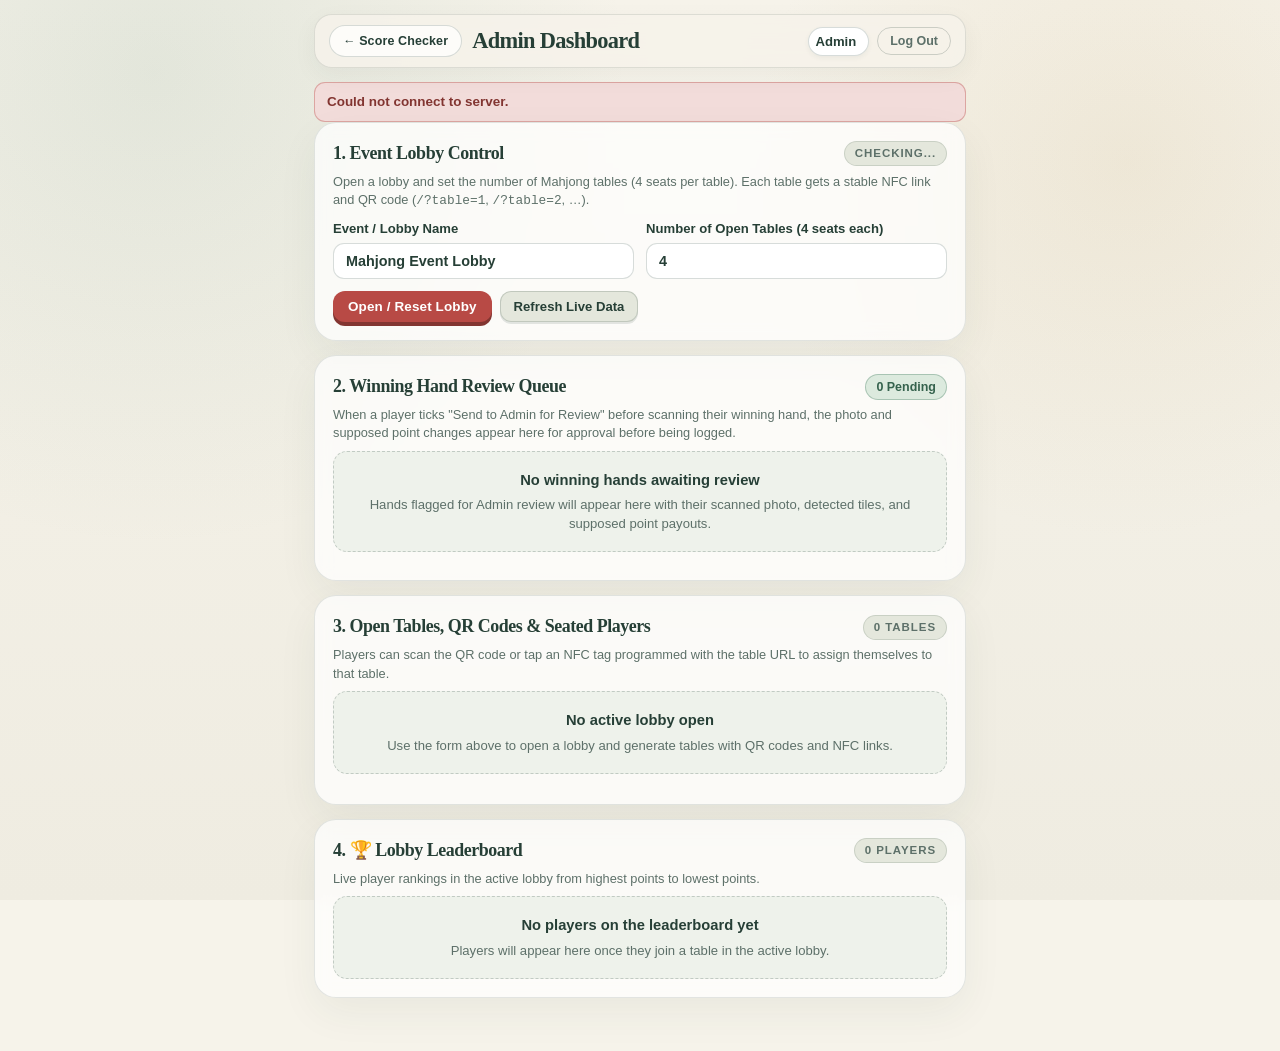
==== commit 09fe6022: "refactor: improve mobile responsiveness and reorganize calculator camera scan layout" ====
--- a/admin.html
+++ b/admin.html
@@ -2,7 +2,7 @@
 <html lang="en">
 <head>
   <meta charset="UTF-8">
-  <meta name="viewport" content="width=device-width, initial-scale=1.0, maximum-scale=1.0, user-scalable=no">
+  <meta name="viewport" content="width=device-width, initial-scale=1.0">
   <title>Admin Lobby &amp; Table Manager - Score Checker</title>
   <link rel="icon" type="image/png" href="mylogo.png">
   <link rel="stylesheet" href="style.css">
@@ -11,7 +11,7 @@
   <main class="display admin-page">
     <header class="app-header">
       <div class="header-brand">
-        <a href="index.html" class="back-link" title="Back to Score Checker">&larr; Score Checker</a>
+        <a href="lobby.html" class="back-link" title="Back to Score Checker">&larr; Score Checker</a>
         <h1>Admin Dashboard</h1>
       </div>
       <div class="header-auth">
--- a/style.css
+++ b/style.css
@@ -562,6 +562,22 @@
   letter-spacing: 0.02em;
 }
 
+.hand-action-buttons {
+  display: inline-flex;
+  align-items: center;
+  gap: 8px;
+  flex-shrink: 0;
+}
+
+.hand-actions .camera-trigger-btn {
+  width: auto;
+  margin: 0;
+  padding: 8px 14px;
+  font-size: 0.84rem;
+  box-shadow: 0 4px 0 var(--brick-red-shadow);
+  white-space: nowrap;
+}
+
 .btn-clear {
   display: inline-flex !important;
   flex: 0 0 auto !important;
@@ -1840,8 +1856,42 @@
   #tileCount {
     font-size: 0.85rem;
   }
-  .clear-btn {
-    padding: 6px 12px;
+  .clear-btn,
+  .hand-actions .camera-trigger-btn {
+    padding: 6px 10px;
     font-size: 0.8rem;
   }
 }
+
+/* Available table card: View / Join actions and roster */
+.available-table-actions { display: flex; gap: 8px; justify-content: center; flex-wrap: wrap; }
+.table-roster { list-style: none; margin: 10px 0 0; padding: 10px 12px; border-radius: 10px; background: var(--recessed-surface); font-size: .85rem; text-align: left; }
+.table-roster li { padding: 2px 0; }
+.table-roster.hidden { display: none; }
+
+/* ==========================================
+   Mobile refinements
+   ========================================== */
+/* Grids never force horizontal overflow on narrow screens */
+.admin-tables-grid { grid-template-columns: repeat(auto-fill, minmax(min(280px, 100%), 1fr)); }
+.admin-form-grid { grid-template-columns: repeat(auto-fit, minmax(min(200px, 100%), 1fr)); }
+.admin-seat-user, .profile-identity-meta, .leaderboard-row { min-width: 0; }
+.admin-seat-user span, .profile-identity-meta h2, .available-table-name { overflow-wrap: anywhere; }
+body { overflow-x: hidden; }
+
+@media (max-width: 480px) {
+  /* Show every tile of a suit at once instead of sideways scrolling */
+  .tile-row { min-width: 0; display: grid; grid-template-columns: repeat(9, minmax(0, 1fr)); gap: 4px; }
+  .tile-row .tile-btn { padding: 2px; }
+  .tile-row .tile-btn img { width: 100%; height: auto; aspect-ratio: 36 / 50; }
+  .tile-row-wrapper { overflow-x: visible; }
+  /* Comfortable touch targets */
+  .primary-btn, .secondary-btn, .auth-header-btn, .auth-logout-btn { min-height: 40px; }
+  .modal-card { max-width: calc(100vw - 24px); }
+  .profile-identity-header { flex-wrap: wrap; }
+  .admin-seat-row { flex-wrap: wrap; gap: 6px; }
+  .table-header-actions { flex-wrap: wrap; }
+}
+@supports (padding: max(0px)) {
+  .display { padding-bottom: max(12px, env(safe-area-inset-bottom)); }
+}
